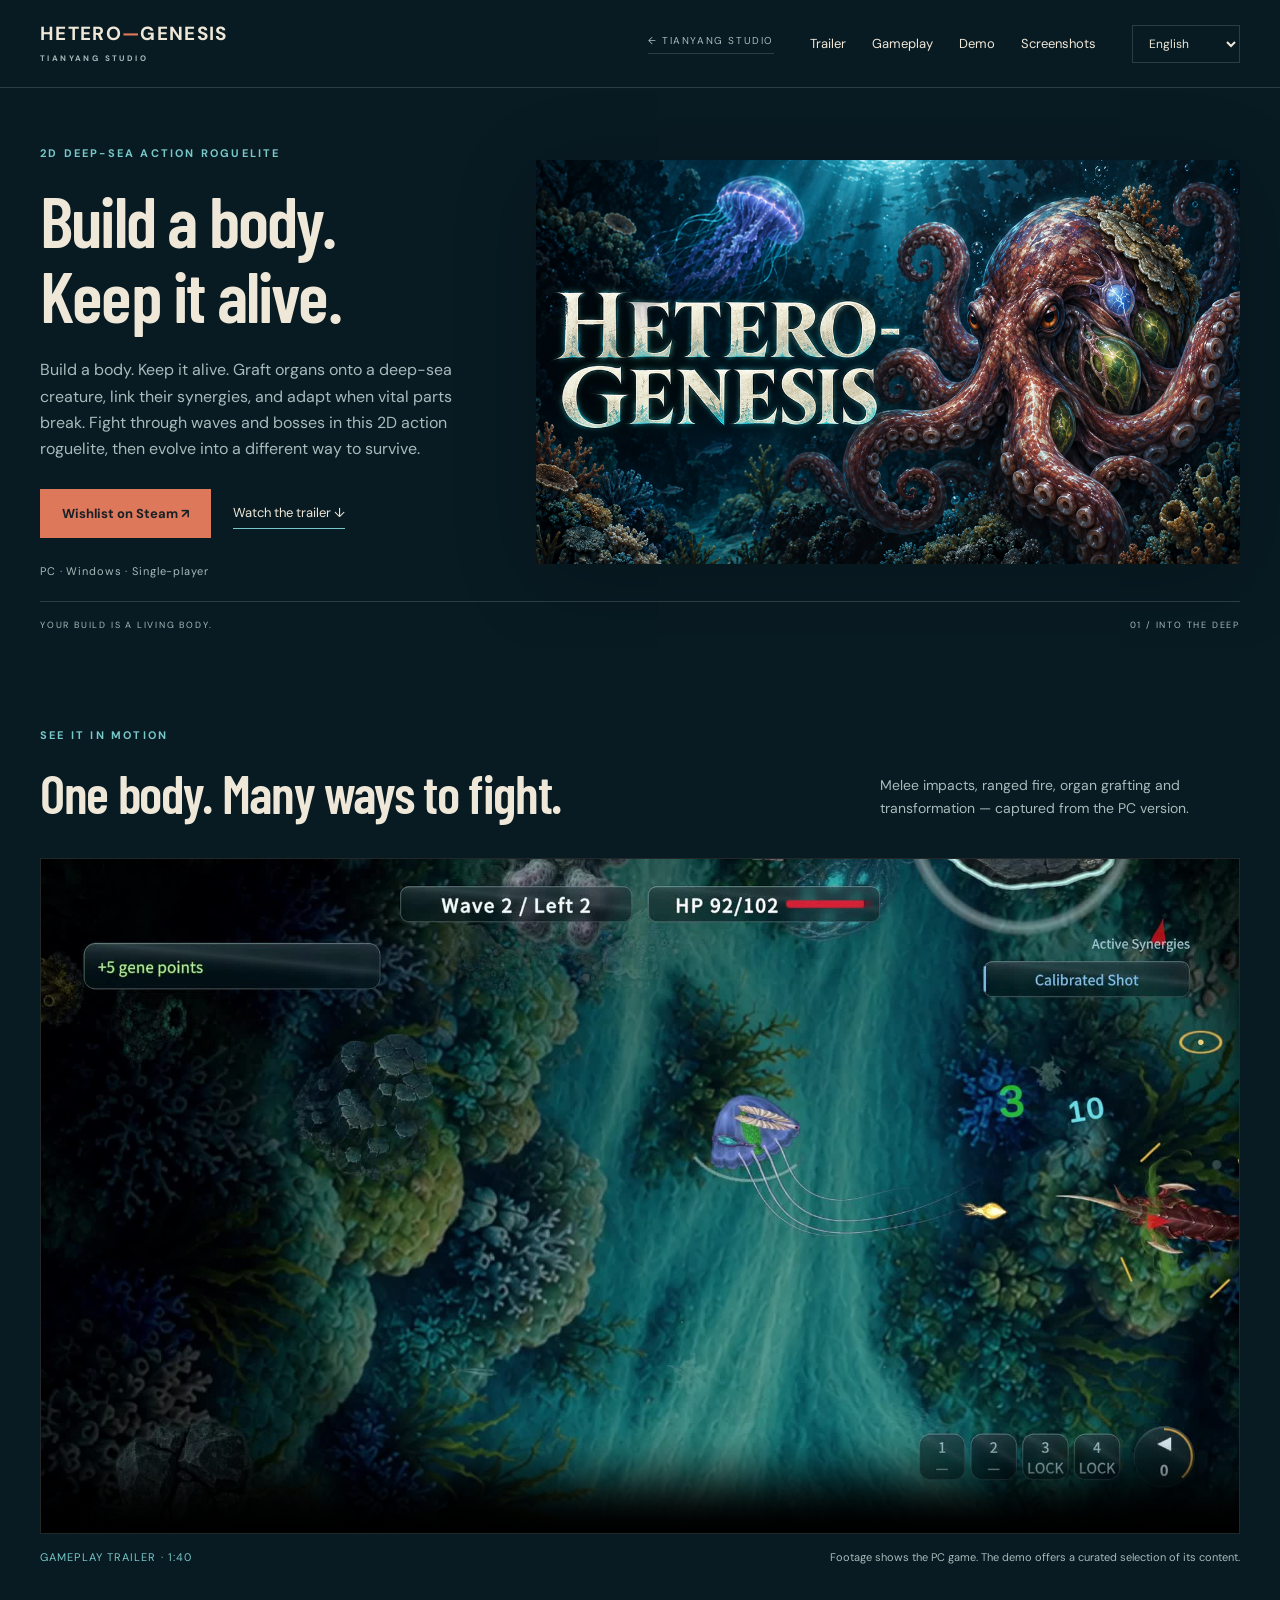
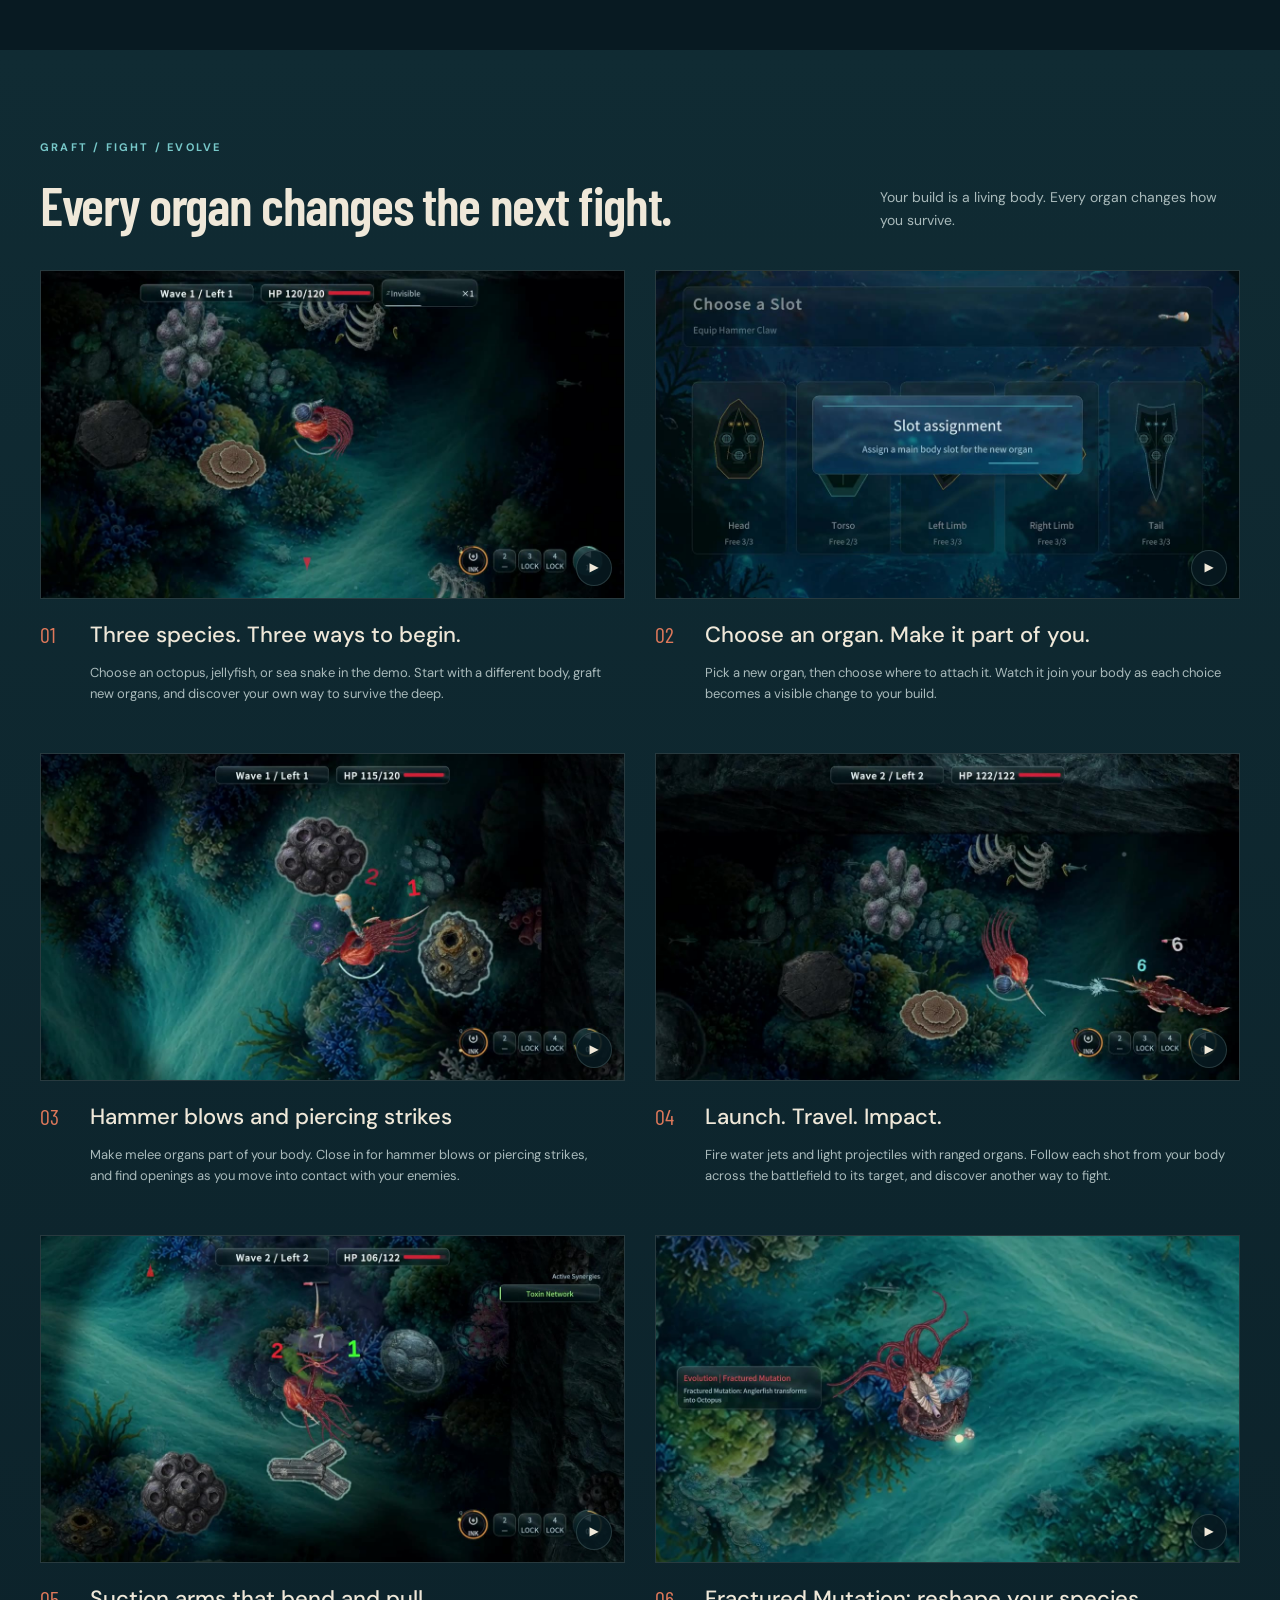
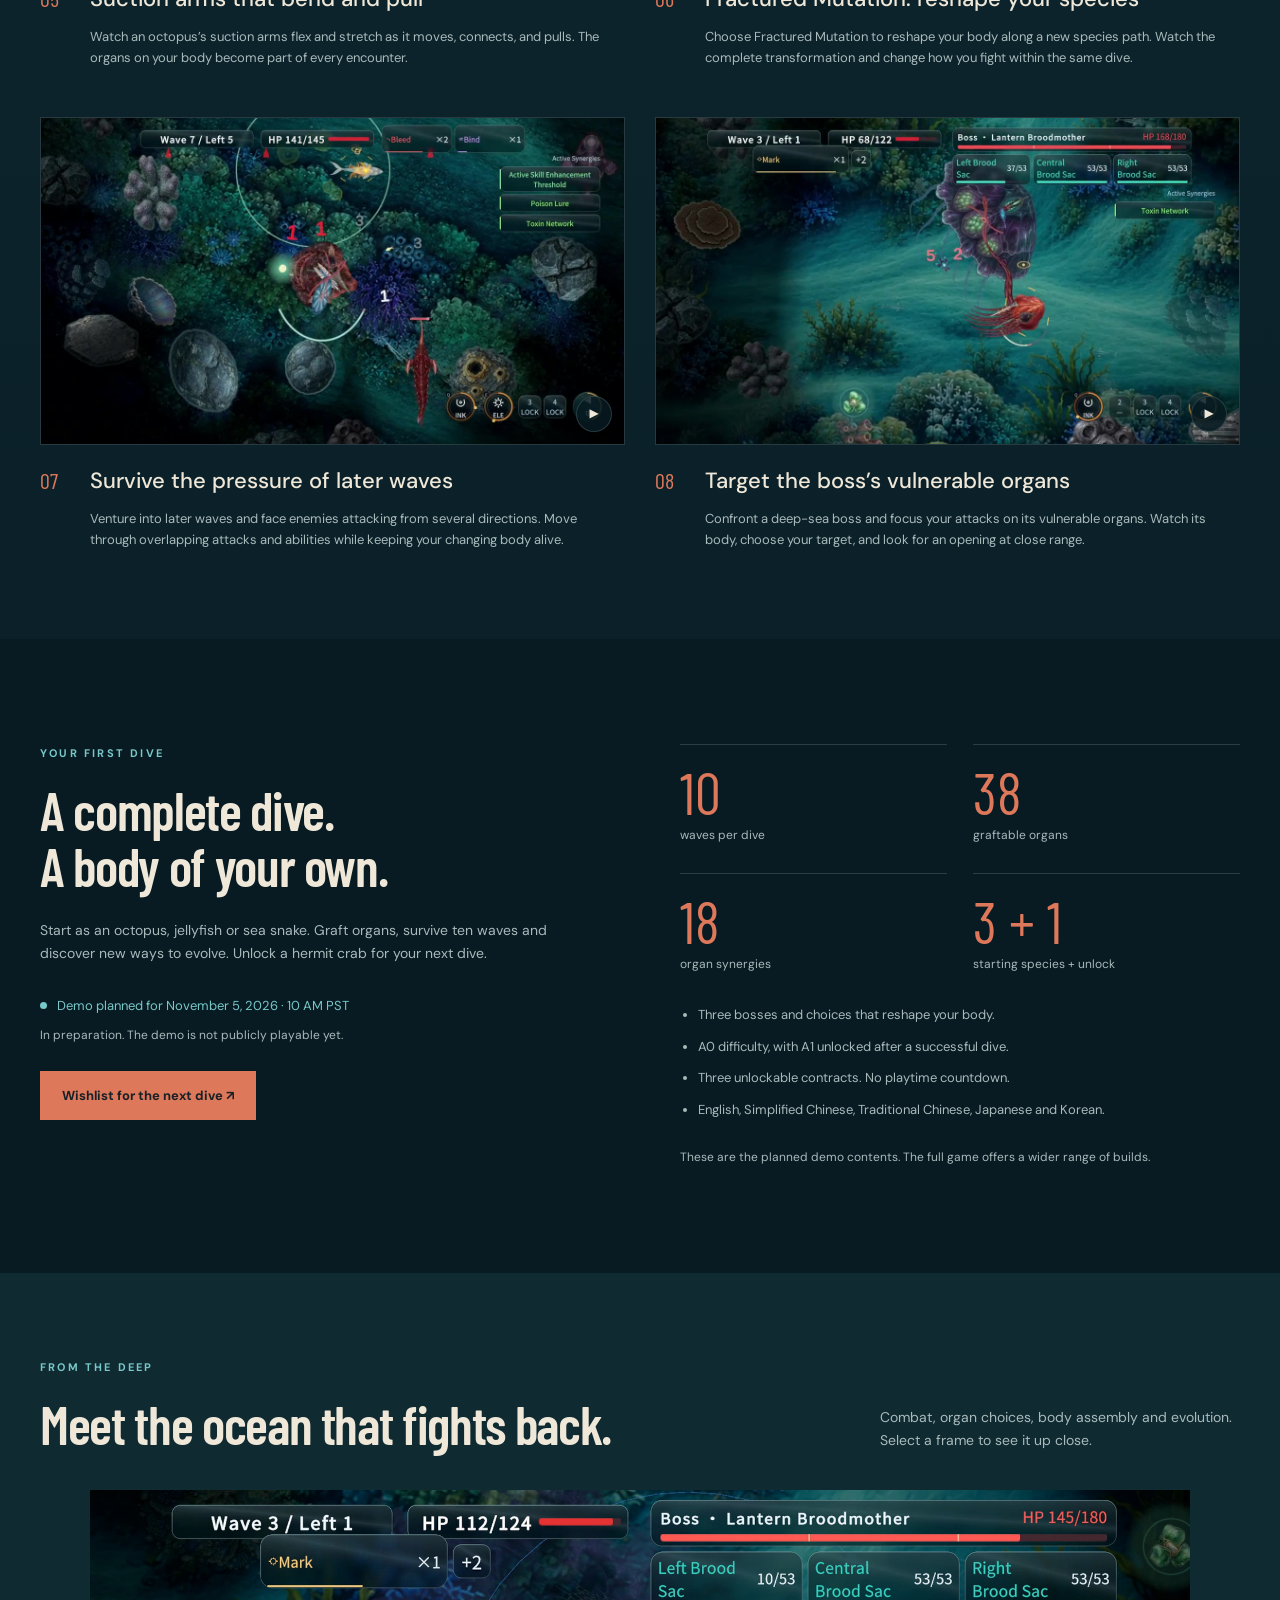
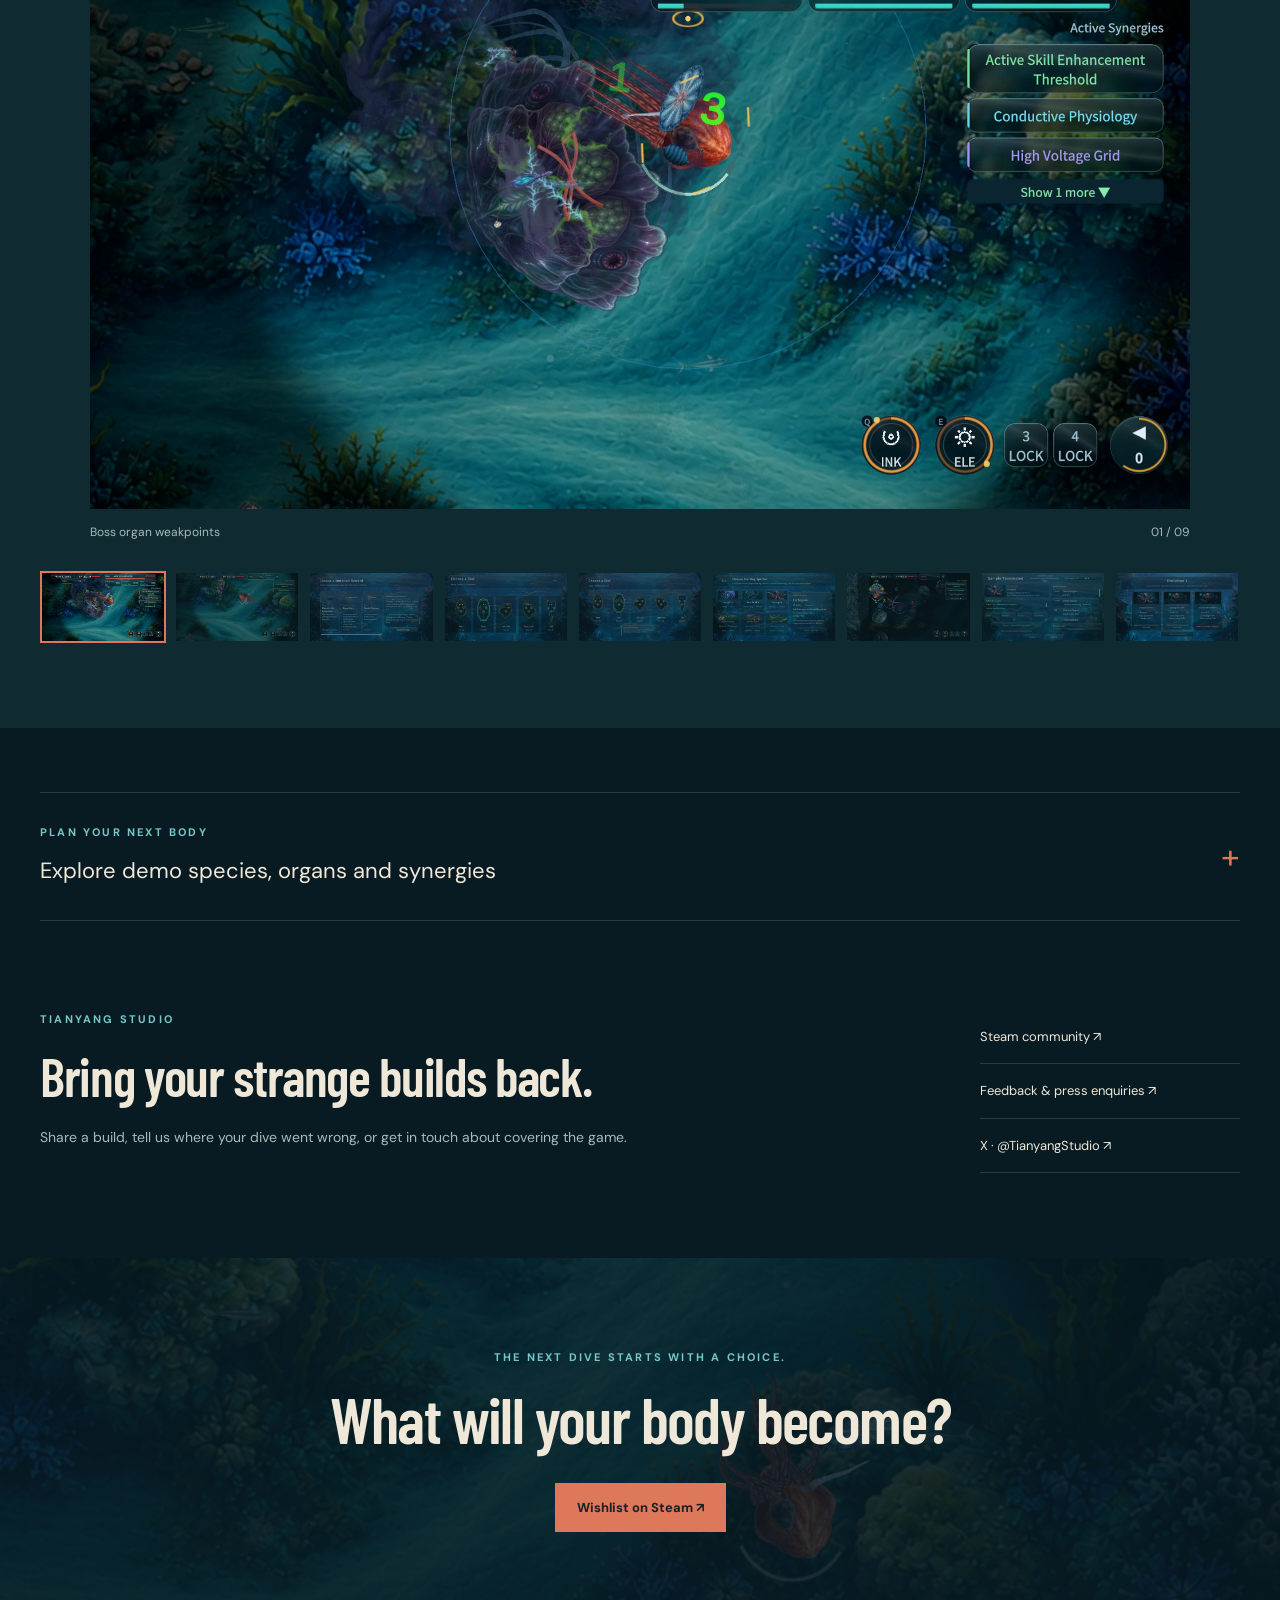
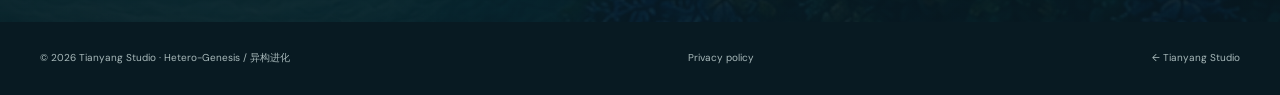
==== hetero-genesis.html @ 7d64d7e9 "Rebuild site as Tianyang Studio home with HG1 and HG2 work pages" ====
<!doctype html>
<html lang="en"><head>
<meta charset="utf-8"><meta name="viewport" content="width=device-width,initial-scale=1">
<title>Hetero-Genesis — Build a body. Keep it alive.</title>
<meta name="description" content="Graft organs onto a deep-sea creature, survive waves and bosses, and evolve your living build. Discover Hetero-Genesis, a 2D action roguelite.">
<link rel="canonical" href="https://tianyangstudio.cn/hetero-genesis.html"><link rel="icon" href="assets/img/app-icon-180.png">
<meta property="og:type" content="website"><meta property="og:site_name" content="Hetero-Genesis"><meta property="og:title" content="Hetero-Genesis — Build a body. Keep it alive."><meta property="og:description" content="A living body. An ocean that fights back. Discover a 2D deep-sea action roguelite."><meta property="og:url" content="https://tianyangstudio.cn/hetero-genesis.html"><meta property="og:image" content="https://tianyangstudio.cn/assets/v3/main_capsule_1232x706.png">
<meta name="twitter:card" content="summary_large_image"><meta name="twitter:site" content="@TianyangStudio"><meta name="twitter:title" content="Hetero-Genesis — Build a body. Keep it alive."><meta name="twitter:description" content="Graft organs, survive the deep, and evolve the body you build."><meta name="twitter:image" content="https://tianyangstudio.cn/assets/v3/main_capsule_1232x706.png">
<script type="application/ld+json">{"@context":"https://schema.org","@type":"VideoGame","name":"Hetero-Genesis","alternateName":"异构进化","description":"A 2D deep-sea action roguelite about grafting organs, surviving waves and bosses, and evolving a living body.","gamePlatform":"PC (Windows)","playMode":"SinglePlayer","genre":["Action Roguelite","Indie"],"inLanguage":["en","zh-CN","zh-TW","ja","ko"],"author":{"@type":"Organization","name":"Tianyang Studio"},"url":"https://store.steampowered.com/app/5014650/"}</script>
<link rel="stylesheet" href="assets/site.css"><script defer src="assets/site.js"></script><style>.studio-return{font-size:10px;letter-spacing:.16em;color:var(--muted);border-bottom:1px solid var(--line);padding-bottom:3px;white-space:nowrap}.studio-return:hover{color:var(--aqua)}@media(max-width:700px){.studio-return{display:none}}</style></head>
<body><a class="skip" href="#main" data-text="skip">Skip to content</a>
<header><a class="brand" href="#home">HETERO<span>—</span>GENESIS<small>TIANYANG STUDIO</small></a><a class="studio-return" href="./">← TIANYANG STUDIO</a><nav aria-label="Main navigation"><a href="#trailer" data-text="trailerNav">Trailer</a><a href="#features" data-text="featuresNav">Gameplay</a><a href="#demo" data-text="demoNav">Demo</a><a href="#gallery" data-text="galleryNav">Screenshots</a></nav><label class="language"><span class="sr-only" data-text="language">Language</span><select id="language" aria-label="Language"><option value="english">English</option><option value="schinese">简体中文</option><option value="tchinese">繁體中文</option><option value="japanese">日本語</option><option value="koreana">한국어</option></select></label></header>
<main id="main">
<section class="hero" id="home"><div class="hero-copy"><p class="eyebrow" data-text="genre">2D DEEP-SEA ACTION ROGUELITE</p><h1 data-text="hero">Build a body.<br>Keep it alive.</h1><p class="hero-description" id="short">Graft organs onto a deep-sea creature. Fight through waves and bosses. Evolve into a different way to survive.</p><div class="actions"><a class="button" data-steam="hero" href="https://store.steampowered.com/app/5014650/" target="_blank" rel="noopener" data-text="wishlist">Wishlist on Steam ↗</a><a class="text-link" href="#trailer" data-text="watch">Watch the trailer ↓</a></div><p class="platform" data-text="platform">PC · Windows · Single-player</p></div><div class="hero-art"><img src="assets/v3/main_capsule_1232x706.png" width="1232" height="706" alt="Hetero-Genesis key art: a copper-red octopus and grafted organs in a blue ocean" fetchpriority="high"></div><div class="hero-bottom"><span data-text="heroFoot">YOUR BUILD IS A LIVING BODY.</span><span>01 / INTO THE DEEP</span></div></section>
<section class="trailer-section wrap" id="trailer"><div class="section-heading"><div><p class="eyebrow" data-text="trailerKicker">SEE IT IN MOTION</p><h2 data-text="trailerTitle">One body. Many ways to fight.</h2></div><p class="section-summary" data-text="trailerSummary">Melee impacts, ranged fire, organ grafting and transformation — captured from the PC version.</p></div><div class="trailer-frame"><video id="trailerVideo" controls playsinline preload="none" poster="assets/v3/trailer-poster.jpg" aria-label="Hetero-Genesis gameplay trailer"><source src="assets/v3/trailer.mp4" type="video/mp4"></video></div><div class="media-caption"><span data-text="trailerLabel">GAMEPLAY TRAILER · 1:40</span><span data-text="mediaNote">Footage shows the PC game. The demo offers a curated selection of its content.</span></div></section>
<section class="features-section" id="features"><div class="wrap"><div class="section-heading"><div><p class="eyebrow" data-text="featuresKicker">GRAFT / FIGHT / EVOLVE</p><h2 data-text="featuresTitle">Every organ changes the next fight.</h2></div><p id="intro" class="section-summary"></p></div><div id="featuresGrid" class="features-grid"></div></div></section>
<section class="demo-section wrap" id="demo"><div class="demo-intro"><p class="eyebrow" data-text="demoKicker">YOUR FIRST DIVE</p><h2 data-text="demoTitle">A complete dive.<br>A body of your own.</h2><p data-text="demoDescription">Start as an octopus, jellyfish or sea snake. Graft organs, survive ten waves and discover new ways to evolve. Unlock a hermit crab for your next dive.</p><div class="demo-date"><span class="status-dot"></span><span data-text="demoDate">Demo planned for November 5, 2026 · 10 AM PST</span></div><p class="subtle" data-text="demoStatus">In preparation. The demo is not publicly playable yet.</p><a class="button" data-steam="demo" href="https://store.steampowered.com/app/5014650/" target="_blank" rel="noopener" data-text="demoCta">Wishlist for the next dive ↗</a></div><div class="demo-details"><div class="demo-numbers"><div><strong>10</strong><span data-text="waves">waves per dive</span></div><div><strong>38</strong><span data-text="organs">graftable organs</span></div><div><strong>18</strong><span data-text="synergies">organ synergies</span></div><div><strong>3 + 1</strong><span data-text="species">starting species + unlock</span></div></div><ul class="demo-list"><li data-text="demoLine1">Three bosses and choices that reshape your body.</li><li data-text="demoLine2">A0 difficulty, with A1 unlocked after a successful dive.</li><li data-text="demoLine3">Three unlockable contracts. No playtime countdown.</li><li data-text="demoLine4">English, Simplified Chinese, Traditional Chinese, Japanese and Korean.</li></ul><p class="subtle" data-text="demoScope">These are the planned demo contents. The full game offers a wider range of builds.</p></div></section>
<section class="gallery-section" id="gallery"><div class="wrap"><div class="section-heading"><div><p class="eyebrow" data-text="galleryKicker">FROM THE DEEP</p><h2 data-text="galleryTitle">Meet the ocean that fights back.</h2></div><p class="section-summary" data-text="gallerySummary">Combat, organ choices, body assembly and evolution. Select a frame to see it up close.</p></div><div class="gallery-stage"><button id="galleryOpen" class="image-button" type="button"><img id="galleryImage" src="assets/v3/01-boss-weakpoints.png" width="1920" height="1080" loading="lazy" alt="Boss weakpoints in combat"></button><div class="gallery-caption"><span id="galleryTitle"></span><span id="galleryIndex">01 / 09</span></div></div><div id="galleryThumbs" class="gallery-thumbs" aria-label="Screenshot selection"></div></div></section>
<section class="atlas-section wrap" id="atlas"><details id="atlasDisclosure"><summary><span><span class="eyebrow" data-text="atlasKicker">PLAN YOUR NEXT BODY</span><span class="details-title" data-text="atlasTitle">Explore demo species, organs and synergies</span></span><span class="plus" aria-hidden="true">+</span></summary><div class="atlas-content"><p class="subtle" data-text="atlasNote">A selection of demo builds. Descriptions are a guide; balance may change during development.</p><div class="atlas-controls"><label><span class="sr-only" data-text="category">Category</span><select id="atlasCategory"><option value="species" data-text="atlasSpecies">Species</option><option value="organs" data-text="atlasOrgans">Organs</option><option value="synergies" data-text="atlasSynergies">Synergies</option></select></label><label class="search"><span class="sr-only" data-text="search">Search</span><input id="atlasSearch" type="search" placeholder="Search" aria-label="Search atlas"></label><span id="atlasCount" class="subtle" aria-live="polite"></span></div><div class="atlas-layout"><div id="atlasList" class="atlas-list"></div><article id="atlasDetail" class="atlas-detail"></article></div></div></details></section>
<section class="contact-section wrap" id="contact"><div><p class="eyebrow">TIANYANG STUDIO</p><h2 data-text="contactTitle">Bring your strange builds back.</h2><p data-text="contactDescription">Share a build, tell us where your dive went wrong, or get in touch about covering the game.</p></div><div class="contact-links"><a href="https://steamcommunity.com/app/5014650/discussions/" target="_blank" rel="noopener" data-text="community">Steam community ↗</a><a href="mailto:qianxi36355@gmail.com" data-text="email">Feedback & press enquiries ↗</a><a href="https://x.com/TianyangStudio" target="_blank" rel="noopener">X · @TianyangStudio ↗</a></div></section>
<section class="final-cta"><div class="wrap"><p class="eyebrow" data-text="finalKicker">THE NEXT DIVE STARTS WITH A CHOICE.</p><h2 data-text="finalTitle">What will your body become?</h2><a class="button" data-steam="footer" href="https://store.steampowered.com/app/5014650/" target="_blank" rel="noopener" data-text="wishlist">Wishlist on Steam ↗</a></div></section>
</main><footer class="wrap"><span>© 2026 Tianyang Studio · Hetero-Genesis / 异构进化</span><a href="https://undead36355.github.io/hetero-genesis-privacy-policy/" target="_blank" rel="noopener" data-text="privacy">Privacy policy</a><a href="./">← Tianyang Studio</a></footer><dialog id="lightbox"><button id="lightboxClose" class="close" type="button" aria-label="Close">×</button><img id="lightboxImage" alt=""><p id="lightboxCaption"></p></dialog><p id="loadError" class="load-error" hidden role="status">Some content could not load. Please refresh, or visit our Steam page.</p><noscript><div class="wrap"><p>Watch Hetero-Genesis on <a href="https://store.steampowered.com/app/5014650/">Steam</a>. Enable JavaScript to switch languages and explore gameplay clips.</p></div></noscript></body></html>
---- assets/site.css ----
@import url('https://fonts.googleapis.com/css2?family=Barlow+Condensed:wght@500;600;700&family=DM+Sans:wght@400;500;600;700&display=swap');
:root{--bg:#081a22;--panel:#102a32;--ink:#efe8d9;--muted:#a9babb;--accent:#de785a;--aqua:#77c8c9;--line:rgba(188,220,217,.18);--max:1240px}*{box-sizing:border-box}html{scroll-behavior:smooth;scroll-padding-top:95px}body{margin:0;background:var(--bg);color:var(--ink);font:16px/1.65 'DM Sans',system-ui,'Microsoft YaHei',sans-serif}img,video{display:block;max-width:100%}button,input,select{font:inherit}a{color:inherit;text-decoration:none}a:hover{color:var(--aqua)}button{cursor:pointer}a:focus-visible,button:focus-visible,summary:focus-visible,input:focus-visible,select:focus-visible{outline:3px solid var(--aqua);outline-offset:5px}h1,h2,h3,p{margin:0}h1,h2{font-family:'Barlow Condensed',system-ui,sans-serif;font-weight:600;line-height:1.04;letter-spacing:-.025em}h1{font-size:clamp(44px,5.6vw,82px)}h2{font-size:clamp(34px,4.2vw,58px)}h3{font-size:22px;line-height:1.3;font-weight:500}.wrap{width:min(var(--max),calc(100% - 80px));margin:auto}.eyebrow{font-size:11px;letter-spacing:.2em;font-weight:700;color:var(--aqua);margin-bottom:20px}.sr-only{position:absolute;width:1px;height:1px;padding:0;margin:-1px;overflow:hidden;clip:rect(0,0,0,0);white-space:nowrap;border:0}.skip{position:fixed;left:12px;top:-100px;z-index:30;padding:12px;background:var(--ink);color:var(--bg)}.skip:focus{top:12px}header{min-height:88px;padding:18px 40px;display:flex;align-items:center;gap:36px;border-bottom:1px solid var(--line);background:var(--bg)}.brand{font-size:19px;letter-spacing:.07em;line-height:1.1;font-weight:700;margin-right:auto}.brand span{color:var(--accent)}.brand small{display:block;font-size:8px;letter-spacing:.3em;color:var(--muted);margin-top:9px}nav{display:flex;gap:26px;font-size:13px}select{padding:9px 26px 9px 12px;border:1px solid var(--line);border-radius:0;color:var(--ink);background:var(--bg)}.language select{font-size:12px;max-width:150px}.hero{position:relative;display:grid;grid-template-columns:43% 57%;max-width:1600px;margin:auto;min-height:550px;padding:56px 40px 68px;align-items:center;overflow:hidden}.hero-copy{z-index:1;padding-right:20px}.hero-description{margin:26px 0;max-width:440px;color:var(--muted);font-size:16px}.hero-art{position:relative;min-width:0;margin-left:-20px}.hero-art img{width:100%;height:auto;box-shadow:0 15px 80px rgba(0,0,0,.18)}.hero-bottom{position:absolute;bottom:16px;left:40px;right:40px;display:flex;justify-content:space-between;font-size:9px;letter-spacing:.2em;color:var(--muted);border-top:1px solid var(--line);padding-top:16px}.actions{display:flex;gap:22px;align-items:center;flex-wrap:wrap}.button{display:inline-flex;align-items:center;justify-content:center;background:var(--accent);color:#182026;padding:14px 22px;font-size:13px;font-weight:700;transition:background .2s}.button:hover{background:#efa58a;color:#182026}.text-link{font-size:13px;border-bottom:1px solid var(--aqua);padding:4px 0}.platform{font-size:11px;color:var(--muted);margin-top:24px;letter-spacing:.08em}.section-heading{display:flex;align-items:flex-end;justify-content:space-between;gap:40px;margin-bottom:38px}.section-heading>div{max-width:660px}.section-summary{color:var(--muted);max-width:360px;font-size:14px}.trailer-section{padding:78px 0 84px}.trailer-frame{background:#000;border:1px solid var(--line)}.trailer-frame video{width:100%;aspect-ratio:16/9}.media-caption{display:flex;justify-content:space-between;gap:30px;padding-top:14px;color:var(--muted);font-size:11px}.media-caption span:first-child{color:var(--aqua);white-space:nowrap;letter-spacing:.1em}.features-section{padding:88px 0;background:linear-gradient(180deg,#102b33,#0b2028)}.features-grid{display:grid;grid-template-columns:1fr 1fr;gap:48px 30px}.feature{min-width:0}.feature-media{position:relative;background:#07161d;aspect-ratio:1232/692;overflow:hidden;border:1px solid var(--line)}.feature-media video,.feature-media img{width:100%;height:100%;object-fit:cover}.clip-toggle{position:absolute;bottom:12px;right:12px;border:1px solid var(--line);border-radius:50%;width:36px;height:36px;color:var(--ink);background:rgba(8,26,34,.85);font-size:12px;display:grid;place-items:center}.feature-text{display:grid;grid-template-columns:38px 1fr;gap:12px;margin-top:22px}.feature-number{font:22px 'Barlow Condensed',sans-serif;color:var(--accent)}.feature p{font-size:13px;color:var(--muted);margin-top:12px;max-width:520px}.demo-section{padding:105px 0;display:grid;grid-template-columns:1fr 1fr;gap:80px}.demo-intro>p:not(.eyebrow){margin-top:25px;color:var(--muted);font-size:14px}.demo-date{display:flex;gap:10px;align-items:flex-start;margin-top:30px;font-size:13px;color:var(--aqua)}.status-dot{width:7px;height:7px;flex-shrink:0;border-radius:50%;background:var(--aqua);margin-top:7px}.demo-intro .button{margin-top:25px}.subtle{color:var(--muted);font-size:12px}.demo-intro>.subtle{margin-top:10px!important;font-size:12px!important}.demo-details{align-self:center}.demo-numbers{display:grid;grid-template-columns:1fr 1fr;gap:26px}.demo-numbers div{border-top:1px solid var(--line);padding-top:18px}.demo-numbers strong{display:block;font:58px/1 'Barlow Condensed',sans-serif;color:var(--accent)}.demo-numbers span{font-size:12px;color:var(--muted)}.demo-list{margin:28px 0;padding-left:18px;font-size:13px;color:var(--muted)}.demo-list li{margin-bottom:10px}.gallery-section{padding:85px 0;background:#102a32}.gallery-stage{max-width:1100px;margin:auto}.image-button{border:0;padding:0;background:transparent;display:block;width:100%;cursor:zoom-in}.image-button img{width:100%;height:auto;aspect-ratio:16/9;object-fit:contain}.gallery-caption{display:flex;justify-content:space-between;font-size:12px;padding:14px 0;color:var(--muted);gap:20px}.gallery-thumbs{display:grid;grid-template-columns:repeat(9,1fr);gap:8px;margin-top:14px}.gallery-thumbs button{padding:0;background:transparent;border:2px solid transparent;opacity:.55}.gallery-thumbs button[aria-pressed=true]{border-color:var(--accent);opacity:1}.gallery-thumbs img{width:100%;height:auto;aspect-ratio:16/9;object-fit:cover}.atlas-section{padding:64px 0}.atlas-section details{border-top:1px solid var(--line);border-bottom:1px solid var(--line)}summary{display:flex;justify-content:space-between;align-items:center;gap:30px;padding:30px 0;cursor:pointer;list-style:none}summary::-webkit-details-marker{display:none}summary .eyebrow{display:block;margin-bottom:12px}.details-title{font-size:22px}.plus{font-size:34px;color:var(--accent)}details[open] .plus{transform:rotate(45deg)}.atlas-content{padding-bottom:35px}.atlas-controls{display:flex;gap:14px;align-items:center;flex-wrap:wrap;margin:24px 0}.search{flex:1;min-width:150px}.search input{width:100%;padding:10px 14px;background:var(--bg);color:var(--ink);border:1px solid var(--line)}.atlas-layout{display:grid;grid-template-columns:300px 1fr;gap:24px}.atlas-list{max-height:360px;overflow:auto;border:1px solid var(--line)}.atlas-list button{display:block;text-align:left;width:100%;padding:12px 16px;border:0;border-bottom:1px solid var(--line);background:transparent;color:var(--ink);font-size:13px}.atlas-list button[aria-pressed=true]{color:var(--aqua);background:var(--panel)}.atlas-detail{background:var(--panel);padding:25px;min-height:200px}.atlas-detail p{font-size:14px;color:var(--muted);margin-top:20px}.atlas-detail img{max-height:180px;object-fit:contain;margin:20px 0}.contact-section{padding:25px 0 85px;display:flex;justify-content:space-between;gap:70px}.contact-section>div:first-child{max-width:600px}.contact-section p:not(.eyebrow){font-size:14px;color:var(--muted);margin-top:22px}.contact-links{min-width:260px;align-self:center}.contact-links a{display:block;border-bottom:1px solid var(--line);padding:16px 0;font-size:13px}.final-cta{padding:90px 0;text-align:center;background:linear-gradient(rgba(8,26,34,.76),rgba(8,26,34,.85)),url('v3/library_hero_3840x1240.jpg') center/cover}.final-cta .button{margin-top:30px}.final-cta h2{font-size:clamp(36px,5vw,70px)}footer{padding:28px 0;display:flex;gap:25px;justify-content:space-between;color:var(--muted);font-size:10px}dialog{padding:12px;border:1px solid var(--line);background:var(--bg);color:var(--ink);width:min(1300px,95vw);max-height:95vh}dialog::backdrop{background:rgba(0,0,0,.9)}dialog img{width:100%;max-height:82vh;object-fit:contain}dialog p{font-size:12px;padding:12px}.close{position:absolute;right:20px;top:20px;z-index:1;border:1px solid var(--line);background:var(--bg);color:var(--ink);width:38px;height:38px;font-size:24px}.load-error{margin:20px;padding:15px;border:1px solid var(--accent)}@media(max-width:1000px){header{gap:18px}nav{gap:16px}.hero{grid-template-columns:46% 54%;min-height:470px}.hero h1{font-size:54px}.hero-description{font-size:14px}.demo-section{gap:40px}.section-summary{max-width:300px}}@media(max-width:700px){.wrap{width:calc(100% - 36px)}header{padding:16px 18px;flex-wrap:wrap;gap:18px}.brand{font-size:16px}nav{order:3;width:100%;justify-content:space-between;font-size:11px}.language select{max-width:120px;font-size:11px}.hero{padding:30px 18px 60px;display:flex;flex-direction:column-reverse;align-items:stretch;gap:26px;min-height:0}.hero-art{margin:0}.hero-copy{padding:0}.hero h1{font-size:50px;max-width:500px}.hero .eyebrow{margin-bottom:16px;font-size:10px}.hero-description{margin:20px 0}.hero-bottom{left:18px;right:18px;font-size:8px}.hero-bottom span:last-child{display:none}.section-heading{display:block;margin-bottom:28px}.section-summary{margin-top:24px;max-width:100%;font-size:13px}.trailer-section{padding:50px 0}.media-caption{display:block;font-size:10px}.media-caption span{display:block;margin-bottom:9px}.features-section{padding:55px 0}.features-grid{grid-template-columns:1fr;gap:36px}.feature-text{margin-top:18px}.feature h3{font-size:21px}.demo-section{padding:65px 0;grid-template-columns:1fr;gap:40px}.demo-numbers strong{font-size:52px}.gallery-section{padding:55px 0}.gallery-thumbs{grid-template-columns:repeat(5,1fr)}.atlas-section{padding:40px 0}.details-title{font-size:18px}.atlas-layout{grid-template-columns:1fr}.atlas-list{max-height:190px}.contact-section{display:block;padding-bottom:55px}.contact-links{margin-top:24px}.final-cta{padding:65px 0}footer{flex-direction:column;gap:12px}h2{font-size:39px}}@media(prefers-reduced-motion:reduce){html{scroll-behavior:auto}*{transition:none!important}}
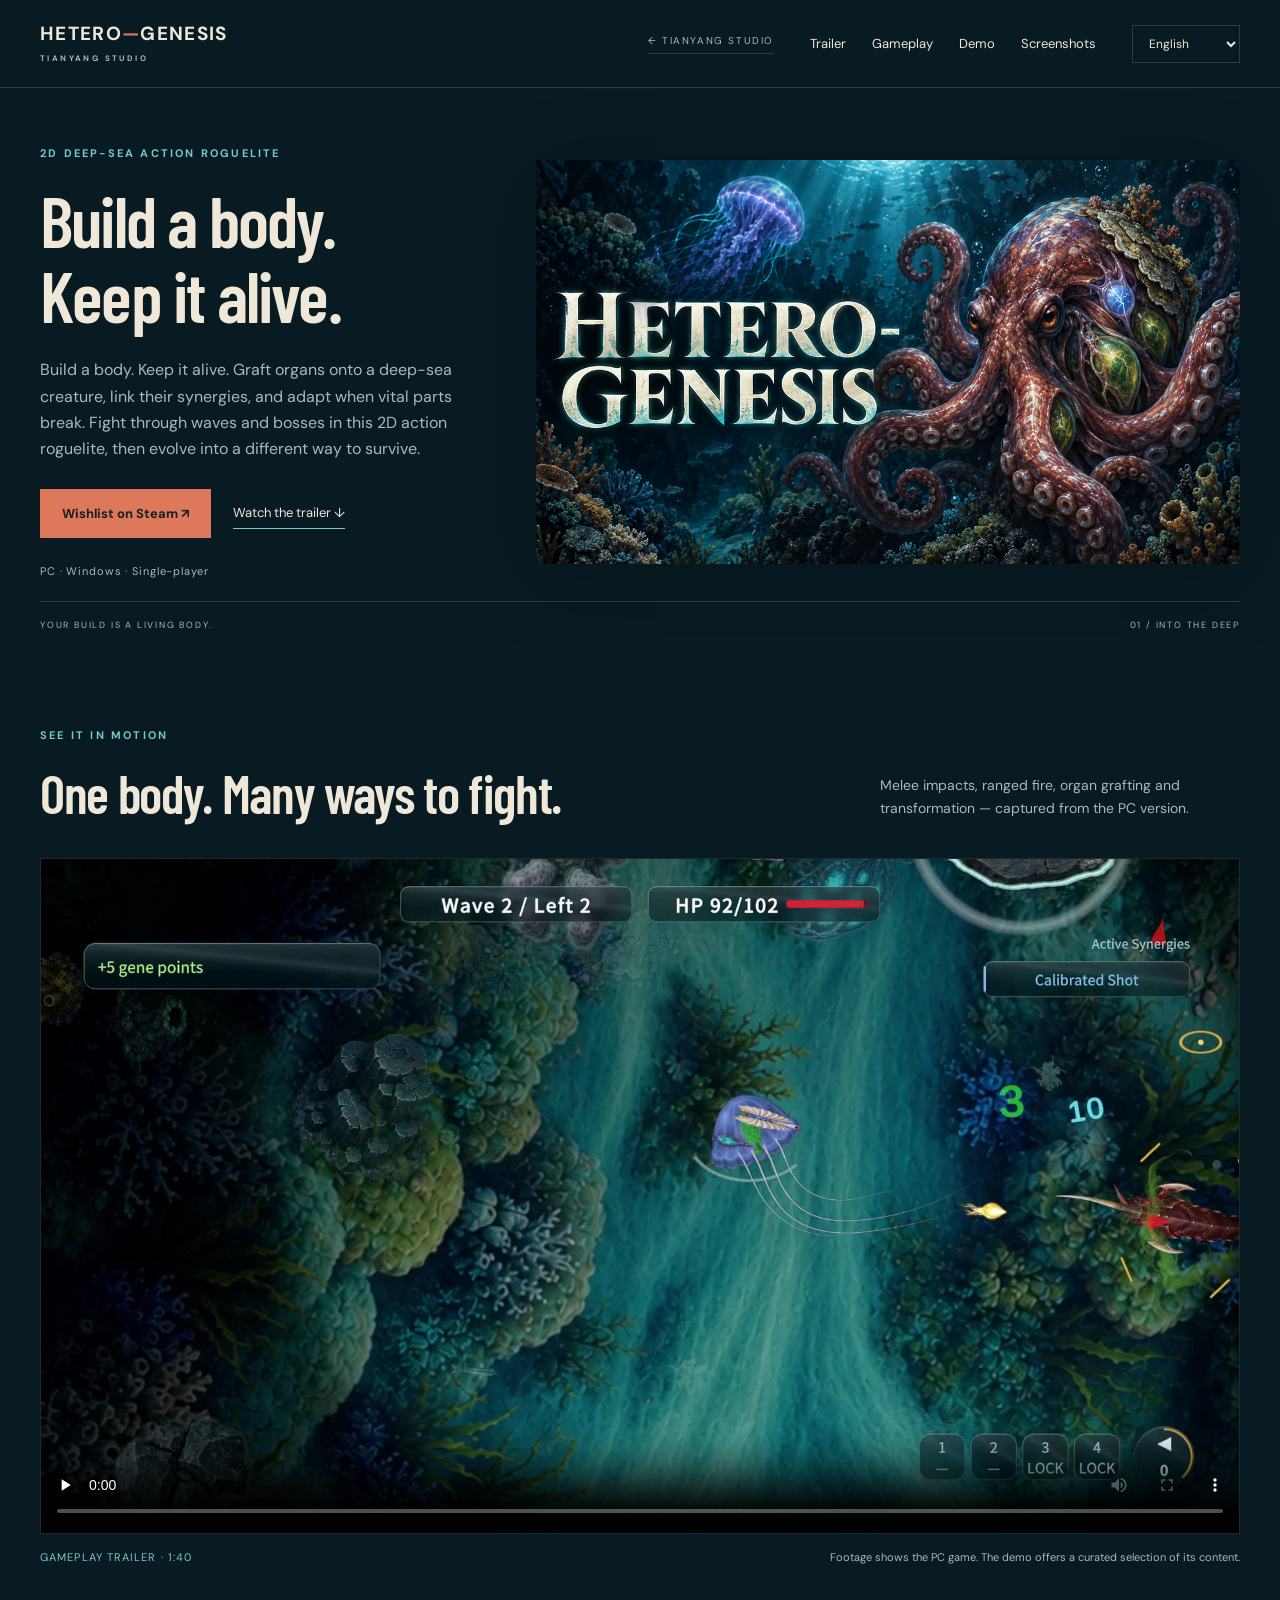
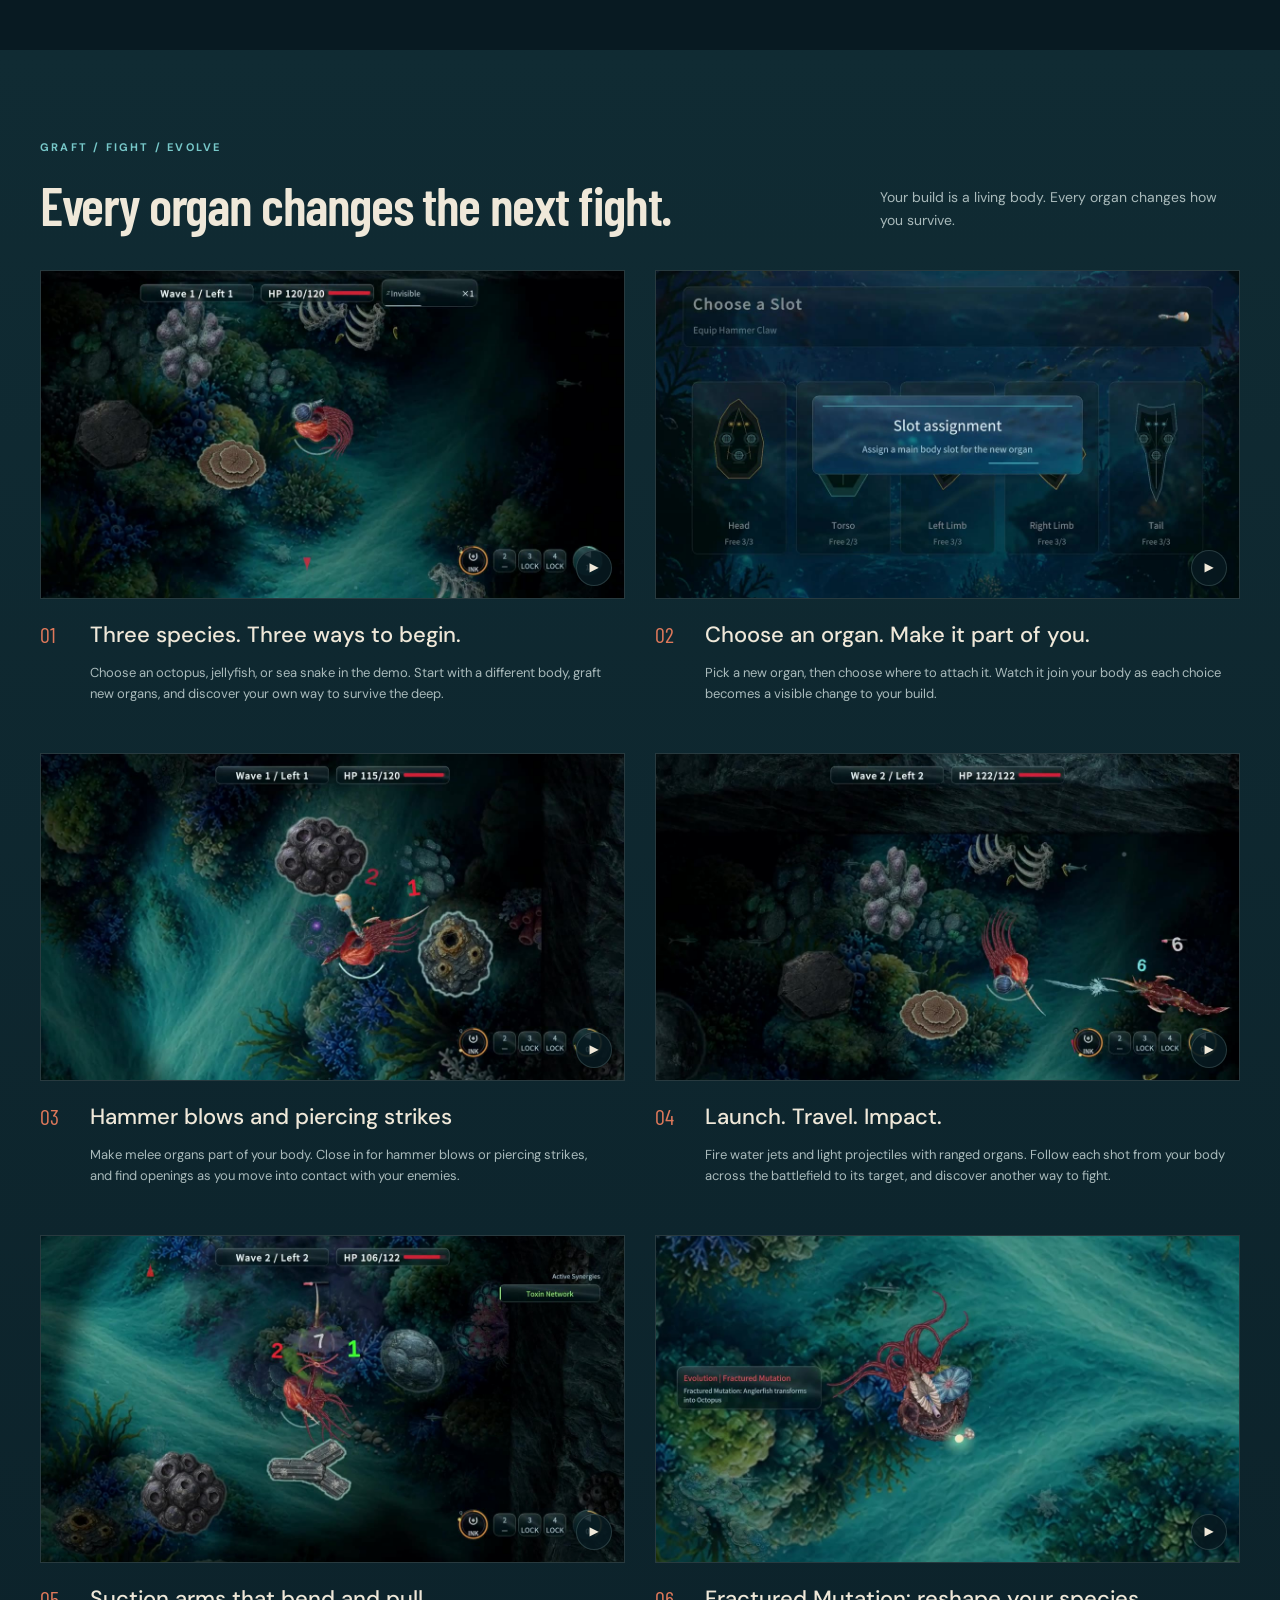
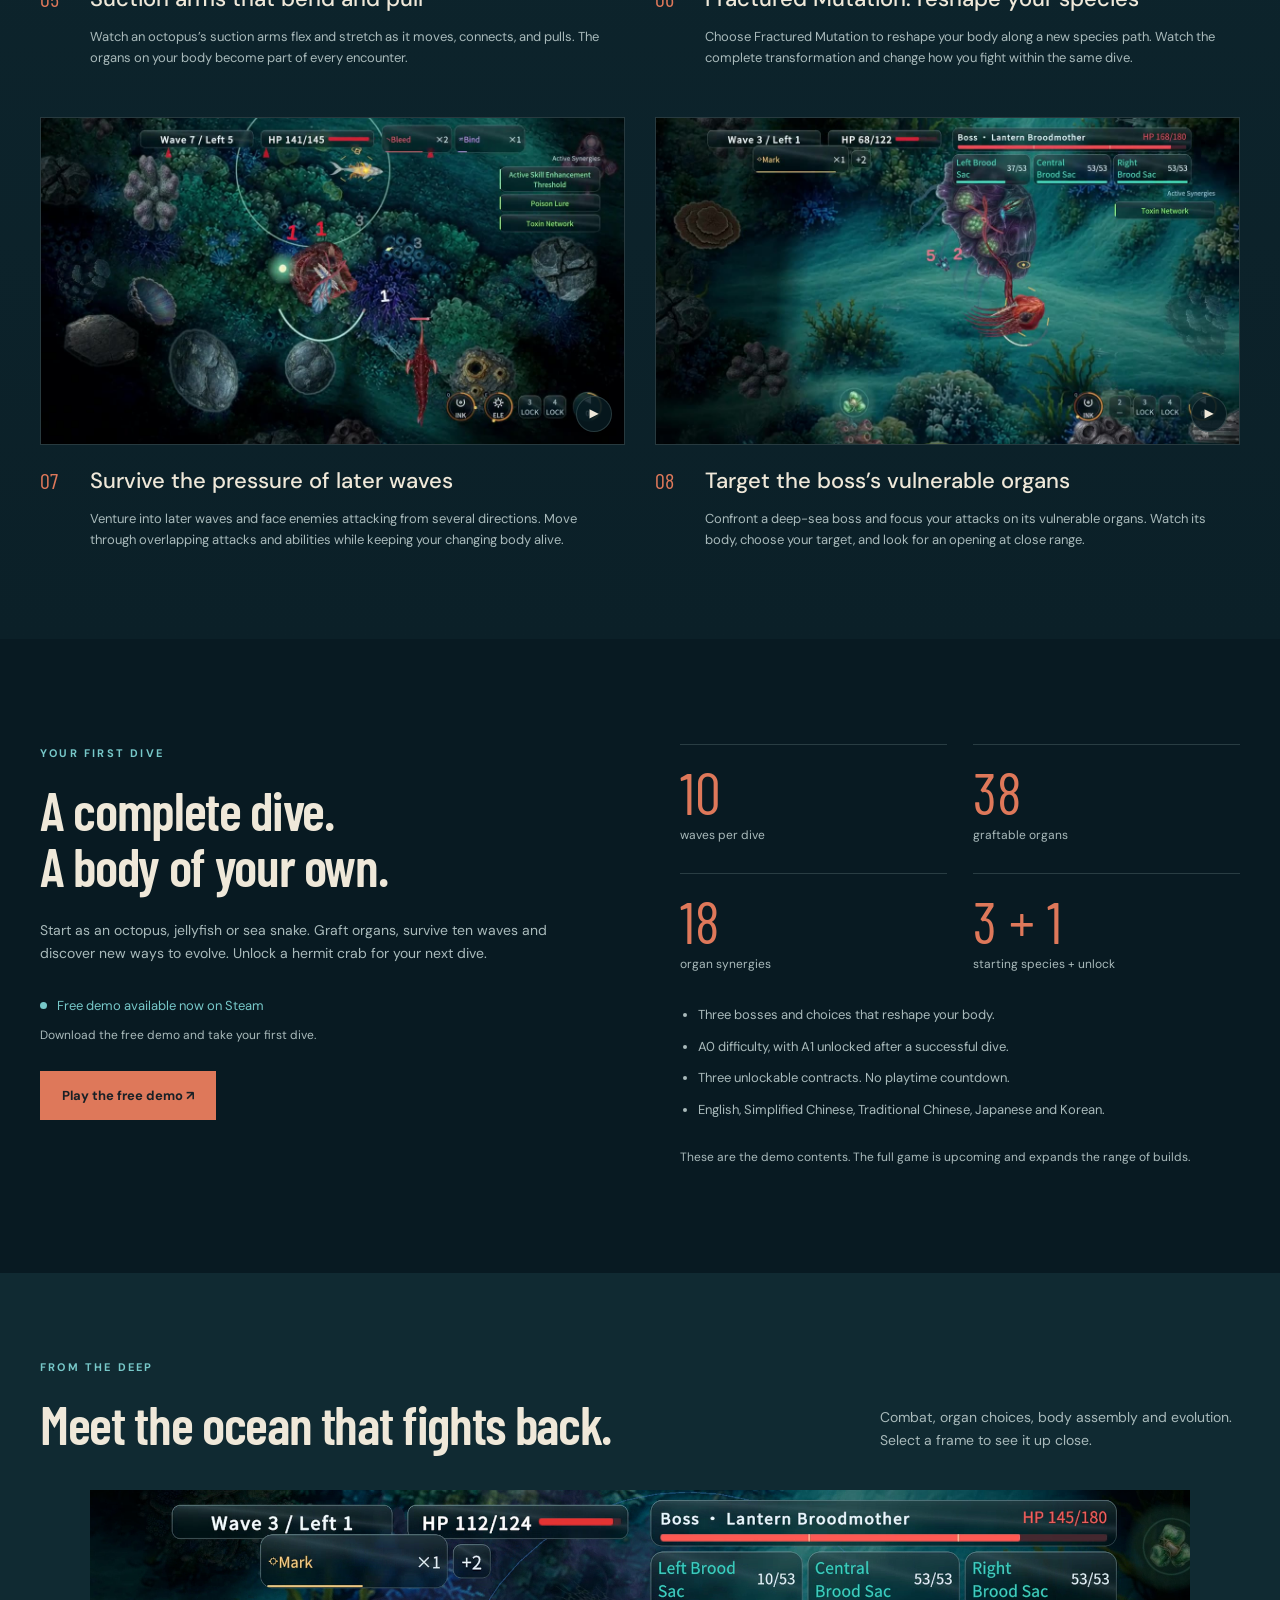
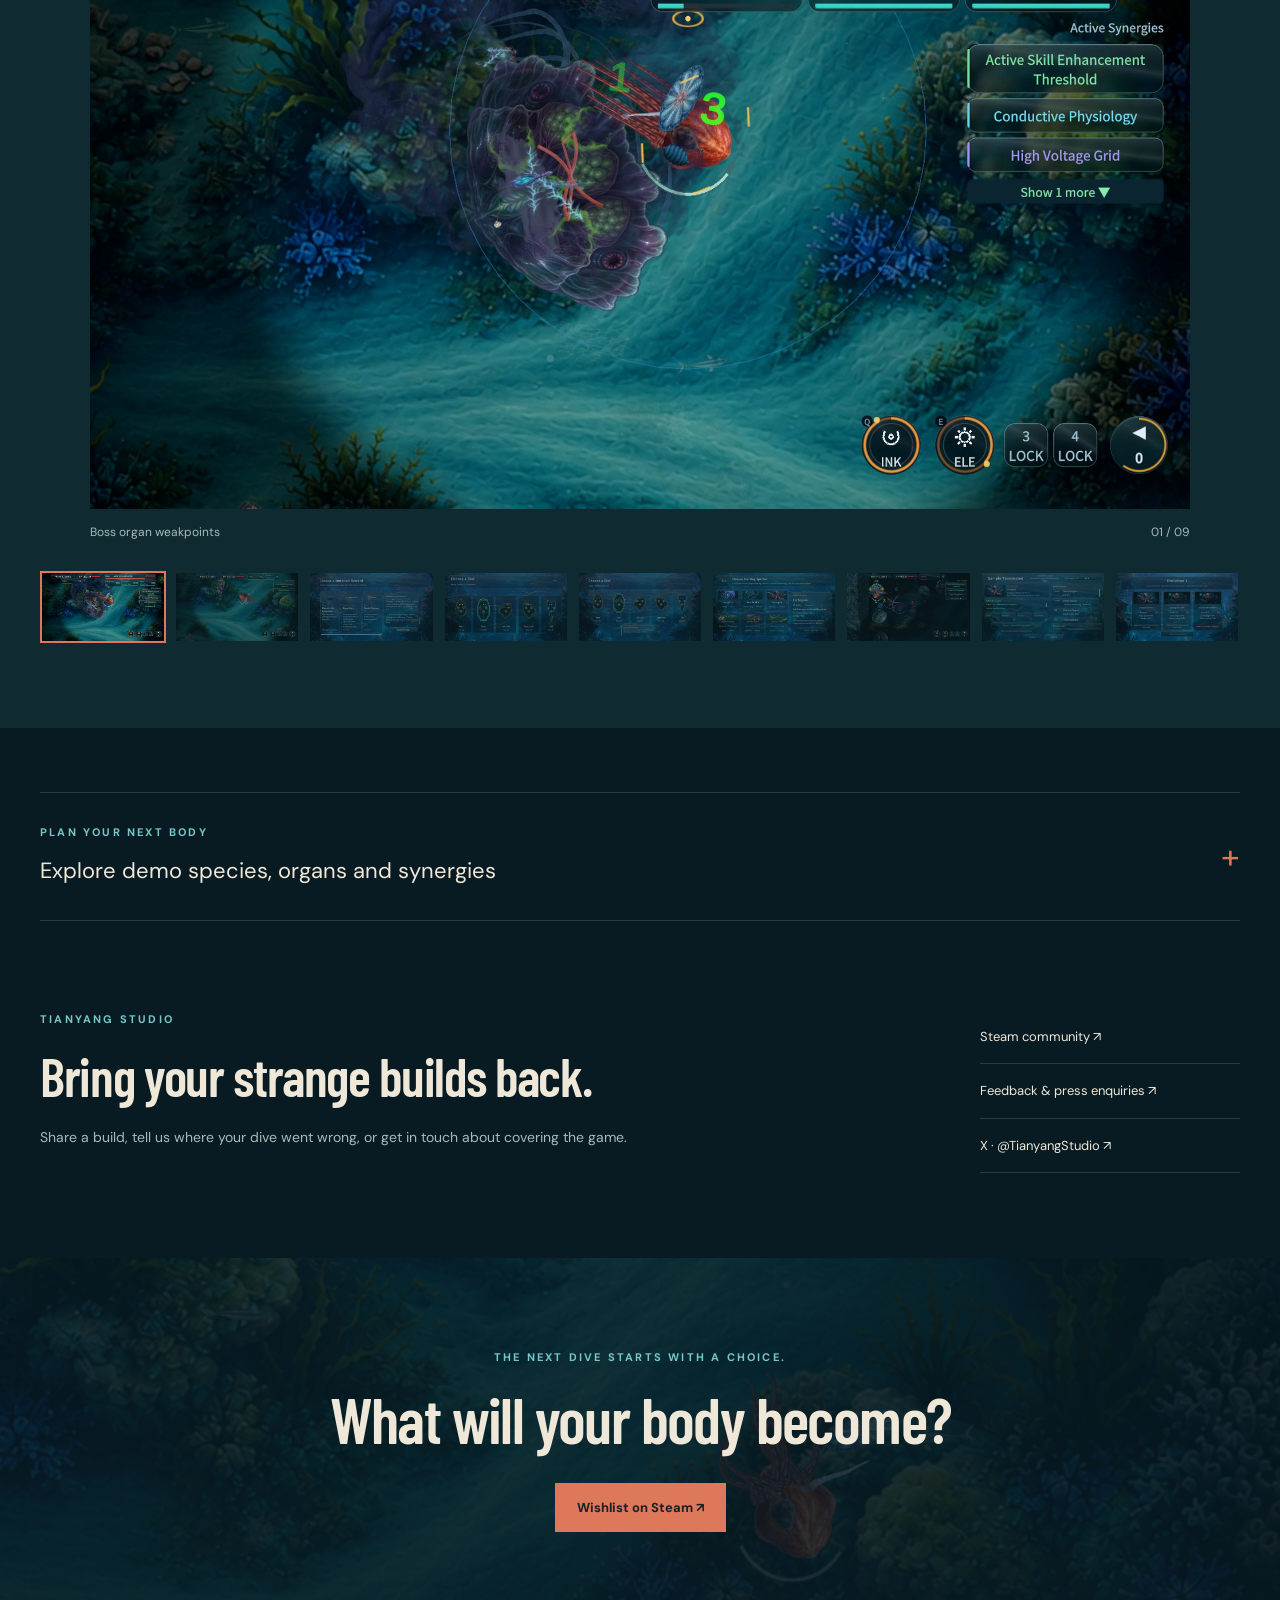
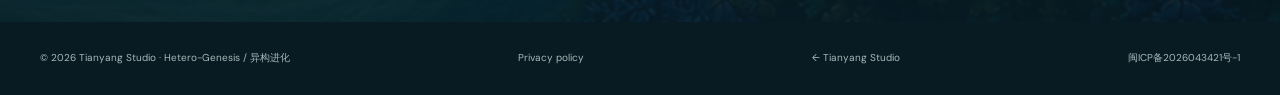
==== commit 92cba4ee: "Redesign Tianyang Studio portal and correct demo availability" ====
--- a/hetero-genesis.html
+++ b/hetero-genesis.html
@@ -7,16 +7,16 @@
 <meta property="og:type" content="website"><meta property="og:site_name" content="Hetero-Genesis"><meta property="og:title" content="Hetero-Genesis — Build a body. Keep it alive."><meta property="og:description" content="A living body. An ocean that fights back. Discover a 2D deep-sea action roguelite."><meta property="og:url" content="https://tianyangstudio.cn/hetero-genesis.html"><meta property="og:image" content="https://tianyangstudio.cn/assets/v3/main_capsule_1232x706.png">
 <meta name="twitter:card" content="summary_large_image"><meta name="twitter:site" content="@TianyangStudio"><meta name="twitter:title" content="Hetero-Genesis — Build a body. Keep it alive."><meta name="twitter:description" content="Graft organs, survive the deep, and evolve the body you build."><meta name="twitter:image" content="https://tianyangstudio.cn/assets/v3/main_capsule_1232x706.png">
 <script type="application/ld+json">{"@context":"https://schema.org","@type":"VideoGame","name":"Hetero-Genesis","alternateName":"异构进化","description":"A 2D deep-sea action roguelite about grafting organs, surviving waves and bosses, and evolving a living body.","gamePlatform":"PC (Windows)","playMode":"SinglePlayer","genre":["Action Roguelite","Indie"],"inLanguage":["en","zh-CN","zh-TW","ja","ko"],"author":{"@type":"Organization","name":"Tianyang Studio"},"url":"https://store.steampowered.com/app/5014650/"}</script>
-<link rel="stylesheet" href="assets/site.css"><script defer src="assets/site.js"></script><style>.studio-return{font-size:10px;letter-spacing:.16em;color:var(--muted);border-bottom:1px solid var(--line);padding-bottom:3px;white-space:nowrap}.studio-return:hover{color:var(--aqua)}@media(max-width:700px){.studio-return{display:none}}</style></head>
+<link rel="stylesheet" href="assets/site.css"><script defer src="assets/site.js?v=20261111"></script><style>.studio-return{font-size:10px;letter-spacing:.16em;color:var(--muted);border-bottom:1px solid var(--line);padding-bottom:3px;white-space:nowrap}.studio-return:hover{color:var(--aqua)}@media(max-width:700px){.studio-return{display:none}}</style></head>
 <body><a class="skip" href="#main" data-text="skip">Skip to content</a>
 <header><a class="brand" href="#home">HETERO<span>—</span>GENESIS<small>TIANYANG STUDIO</small></a><a class="studio-return" href="./">← TIANYANG STUDIO</a><nav aria-label="Main navigation"><a href="#trailer" data-text="trailerNav">Trailer</a><a href="#features" data-text="featuresNav">Gameplay</a><a href="#demo" data-text="demoNav">Demo</a><a href="#gallery" data-text="galleryNav">Screenshots</a></nav><label class="language"><span class="sr-only" data-text="language">Language</span><select id="language" aria-label="Language"><option value="english">English</option><option value="schinese">简体中文</option><option value="tchinese">繁體中文</option><option value="japanese">日本語</option><option value="koreana">한국어</option></select></label></header>
 <main id="main">
 <section class="hero" id="home"><div class="hero-copy"><p class="eyebrow" data-text="genre">2D DEEP-SEA ACTION ROGUELITE</p><h1 data-text="hero">Build a body.<br>Keep it alive.</h1><p class="hero-description" id="short">Graft organs onto a deep-sea creature. Fight through waves and bosses. Evolve into a different way to survive.</p><div class="actions"><a class="button" data-steam="hero" href="https://store.steampowered.com/app/5014650/" target="_blank" rel="noopener" data-text="wishlist">Wishlist on Steam ↗</a><a class="text-link" href="#trailer" data-text="watch">Watch the trailer ↓</a></div><p class="platform" data-text="platform">PC · Windows · Single-player</p></div><div class="hero-art"><img src="assets/v3/main_capsule_1232x706.png" width="1232" height="706" alt="Hetero-Genesis key art: a copper-red octopus and grafted organs in a blue ocean" fetchpriority="high"></div><div class="hero-bottom"><span data-text="heroFoot">YOUR BUILD IS A LIVING BODY.</span><span>01 / INTO THE DEEP</span></div></section>
 <section class="trailer-section wrap" id="trailer"><div class="section-heading"><div><p class="eyebrow" data-text="trailerKicker">SEE IT IN MOTION</p><h2 data-text="trailerTitle">One body. Many ways to fight.</h2></div><p class="section-summary" data-text="trailerSummary">Melee impacts, ranged fire, organ grafting and transformation — captured from the PC version.</p></div><div class="trailer-frame"><video id="trailerVideo" controls playsinline preload="none" poster="assets/v3/trailer-poster.jpg" aria-label="Hetero-Genesis gameplay trailer"><source src="assets/v3/trailer.mp4" type="video/mp4"></video></div><div class="media-caption"><span data-text="trailerLabel">GAMEPLAY TRAILER · 1:40</span><span data-text="mediaNote">Footage shows the PC game. The demo offers a curated selection of its content.</span></div></section>
 <section class="features-section" id="features"><div class="wrap"><div class="section-heading"><div><p class="eyebrow" data-text="featuresKicker">GRAFT / FIGHT / EVOLVE</p><h2 data-text="featuresTitle">Every organ changes the next fight.</h2></div><p id="intro" class="section-summary"></p></div><div id="featuresGrid" class="features-grid"></div></div></section>
-<section class="demo-section wrap" id="demo"><div class="demo-intro"><p class="eyebrow" data-text="demoKicker">YOUR FIRST DIVE</p><h2 data-text="demoTitle">A complete dive.<br>A body of your own.</h2><p data-text="demoDescription">Start as an octopus, jellyfish or sea snake. Graft organs, survive ten waves and discover new ways to evolve. Unlock a hermit crab for your next dive.</p><div class="demo-date"><span class="status-dot"></span><span data-text="demoDate">Demo planned for November 5, 2026 · 10 AM PST</span></div><p class="subtle" data-text="demoStatus">In preparation. The demo is not publicly playable yet.</p><a class="button" data-steam="demo" href="https://store.steampowered.com/app/5014650/" target="_blank" rel="noopener" data-text="demoCta">Wishlist for the next dive ↗</a></div><div class="demo-details"><div class="demo-numbers"><div><strong>10</strong><span data-text="waves">waves per dive</span></div><div><strong>38</strong><span data-text="organs">graftable organs</span></div><div><strong>18</strong><span data-text="synergies">organ synergies</span></div><div><strong>3 + 1</strong><span data-text="species">starting species + unlock</span></div></div><ul class="demo-list"><li data-text="demoLine1">Three bosses and choices that reshape your body.</li><li data-text="demoLine2">A0 difficulty, with A1 unlocked after a successful dive.</li><li data-text="demoLine3">Three unlockable contracts. No playtime countdown.</li><li data-text="demoLine4">English, Simplified Chinese, Traditional Chinese, Japanese and Korean.</li></ul><p class="subtle" data-text="demoScope">These are the planned demo contents. The full game offers a wider range of builds.</p></div></section>
+<section class="demo-section wrap" id="demo"><div class="demo-intro"><p class="eyebrow" data-text="demoKicker">YOUR FIRST DIVE</p><h2 data-text="demoTitle">A complete dive.<br>A body of your own.</h2><p data-text="demoDescription">Start as an octopus, jellyfish or sea snake. Graft organs, survive ten waves and discover new ways to evolve. Unlock a hermit crab for your next dive.</p><div class="demo-date"><span class="status-dot"></span><span data-text="demoDate">Free demo available now on Steam</span></div><p class="subtle" data-text="demoStatus">Download the free demo and take your first dive.</p><a class="button" data-steam="demo" href="https://store.steampowered.com/app/5446350/" target="_blank" rel="noopener" data-text="demoCta">Play the free demo ↗</a></div><div class="demo-details"><div class="demo-numbers"><div><strong>10</strong><span data-text="waves">waves per dive</span></div><div><strong>38</strong><span data-text="organs">graftable organs</span></div><div><strong>18</strong><span data-text="synergies">organ synergies</span></div><div><strong>3 + 1</strong><span data-text="species">starting species + unlock</span></div></div><ul class="demo-list"><li data-text="demoLine1">Three bosses and choices that reshape your body.</li><li data-text="demoLine2">A0 difficulty, with A1 unlocked after a successful dive.</li><li data-text="demoLine3">Three unlockable contracts. No playtime countdown.</li><li data-text="demoLine4">English, Simplified Chinese, Traditional Chinese, Japanese and Korean.</li></ul><p class="subtle" data-text="demoScope">These are the demo contents. The full game is upcoming and expands the range of builds.</p></div></section>
 <section class="gallery-section" id="gallery"><div class="wrap"><div class="section-heading"><div><p class="eyebrow" data-text="galleryKicker">FROM THE DEEP</p><h2 data-text="galleryTitle">Meet the ocean that fights back.</h2></div><p class="section-summary" data-text="gallerySummary">Combat, organ choices, body assembly and evolution. Select a frame to see it up close.</p></div><div class="gallery-stage"><button id="galleryOpen" class="image-button" type="button"><img id="galleryImage" src="assets/v3/01-boss-weakpoints.png" width="1920" height="1080" loading="lazy" alt="Boss weakpoints in combat"></button><div class="gallery-caption"><span id="galleryTitle"></span><span id="galleryIndex">01 / 09</span></div></div><div id="galleryThumbs" class="gallery-thumbs" aria-label="Screenshot selection"></div></div></section>
 <section class="atlas-section wrap" id="atlas"><details id="atlasDisclosure"><summary><span><span class="eyebrow" data-text="atlasKicker">PLAN YOUR NEXT BODY</span><span class="details-title" data-text="atlasTitle">Explore demo species, organs and synergies</span></span><span class="plus" aria-hidden="true">+</span></summary><div class="atlas-content"><p class="subtle" data-text="atlasNote">A selection of demo builds. Descriptions are a guide; balance may change during development.</p><div class="atlas-controls"><label><span class="sr-only" data-text="category">Category</span><select id="atlasCategory"><option value="species" data-text="atlasSpecies">Species</option><option value="organs" data-text="atlasOrgans">Organs</option><option value="synergies" data-text="atlasSynergies">Synergies</option></select></label><label class="search"><span class="sr-only" data-text="search">Search</span><input id="atlasSearch" type="search" placeholder="Search" aria-label="Search atlas"></label><span id="atlasCount" class="subtle" aria-live="polite"></span></div><div class="atlas-layout"><div id="atlasList" class="atlas-list"></div><article id="atlasDetail" class="atlas-detail"></article></div></div></details></section>
 <section class="contact-section wrap" id="contact"><div><p class="eyebrow">TIANYANG STUDIO</p><h2 data-text="contactTitle">Bring your strange builds back.</h2><p data-text="contactDescription">Share a build, tell us where your dive went wrong, or get in touch about covering the game.</p></div><div class="contact-links"><a href="https://steamcommunity.com/app/5014650/discussions/" target="_blank" rel="noopener" data-text="community">Steam community ↗</a><a href="mailto:qianxi36355@gmail.com" data-text="email">Feedback & press enquiries ↗</a><a href="https://x.com/TianyangStudio" target="_blank" rel="noopener">X · @TianyangStudio ↗</a></div></section>
 <section class="final-cta"><div class="wrap"><p class="eyebrow" data-text="finalKicker">THE NEXT DIVE STARTS WITH A CHOICE.</p><h2 data-text="finalTitle">What will your body become?</h2><a class="button" data-steam="footer" href="https://store.steampowered.com/app/5014650/" target="_blank" rel="noopener" data-text="wishlist">Wishlist on Steam ↗</a></div></section>
-</main><footer class="wrap"><span>© 2026 Tianyang Studio · Hetero-Genesis / 异构进化</span><a href="https://undead36355.github.io/hetero-genesis-privacy-policy/" target="_blank" rel="noopener" data-text="privacy">Privacy policy</a><a href="./">← Tianyang Studio</a></footer><dialog id="lightbox"><button id="lightboxClose" class="close" type="button" aria-label="Close">×</button><img id="lightboxImage" alt=""><p id="lightboxCaption"></p></dialog><p id="loadError" class="load-error" hidden role="status">Some content could not load. Please refresh, or visit our Steam page.</p><noscript><div class="wrap"><p>Watch Hetero-Genesis on <a href="https://store.steampowered.com/app/5014650/">Steam</a>. Enable JavaScript to switch languages and explore gameplay clips.</p></div></noscript></body></html>
+</main><footer class="wrap"><span>© 2026 Tianyang Studio · Hetero-Genesis / 异构进化</span><a href="/privacy/" target="_blank" rel="noopener" data-text="privacy">Privacy policy</a><a href="./">← Tianyang Studio</a><a href="https://beian.miit.gov.cn/" target="_blank" rel="noopener">闽ICP备2026043421号-1</a></footer><dialog id="lightbox"><button id="lightboxClose" class="close" type="button" aria-label="Close">×</button><img id="lightboxImage" alt=""><p id="lightboxCaption"></p></dialog><p id="loadError" class="load-error" hidden role="status">Some content could not load. Please refresh, or visit our Steam page.</p><noscript><div class="wrap"><p>Watch Hetero-Genesis on <a href="https://store.steampowered.com/app/5014650/">Steam</a>. Enable JavaScript to switch languages and explore gameplay clips.</p></div></noscript></body></html>
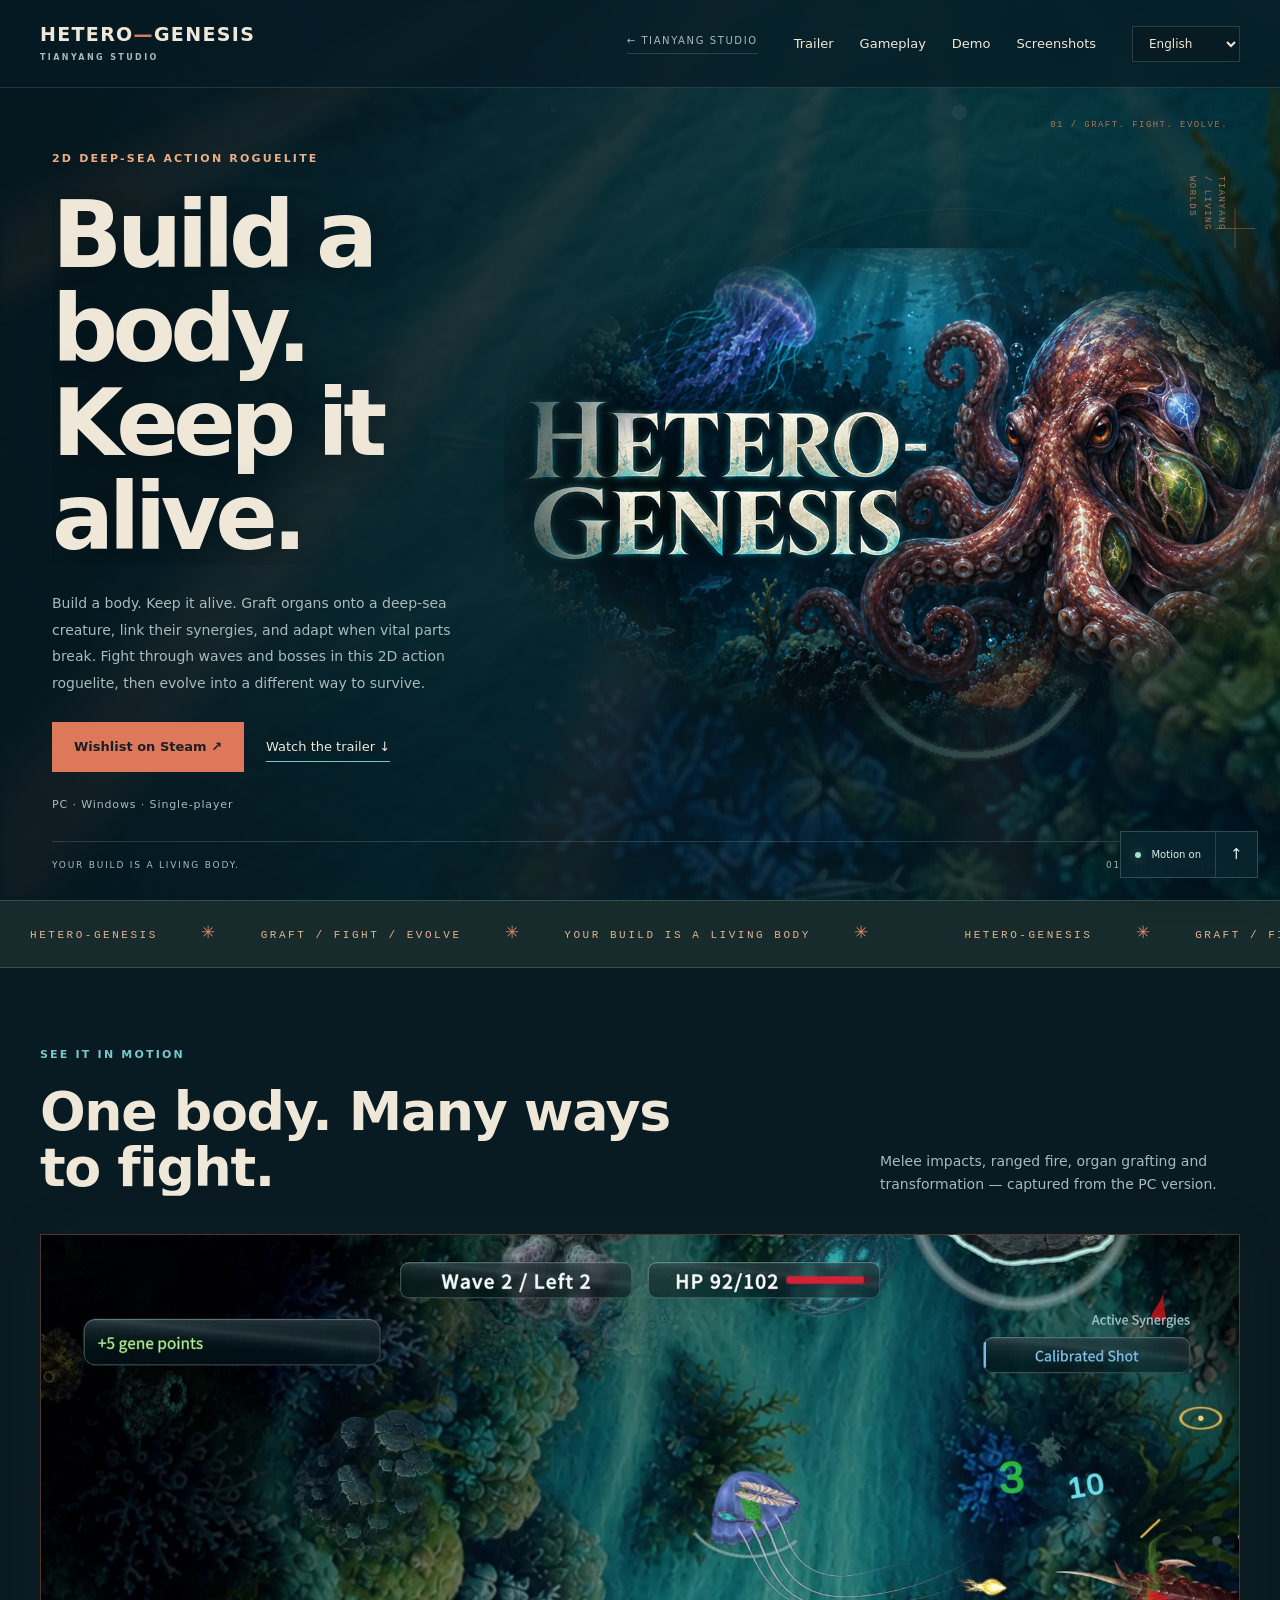
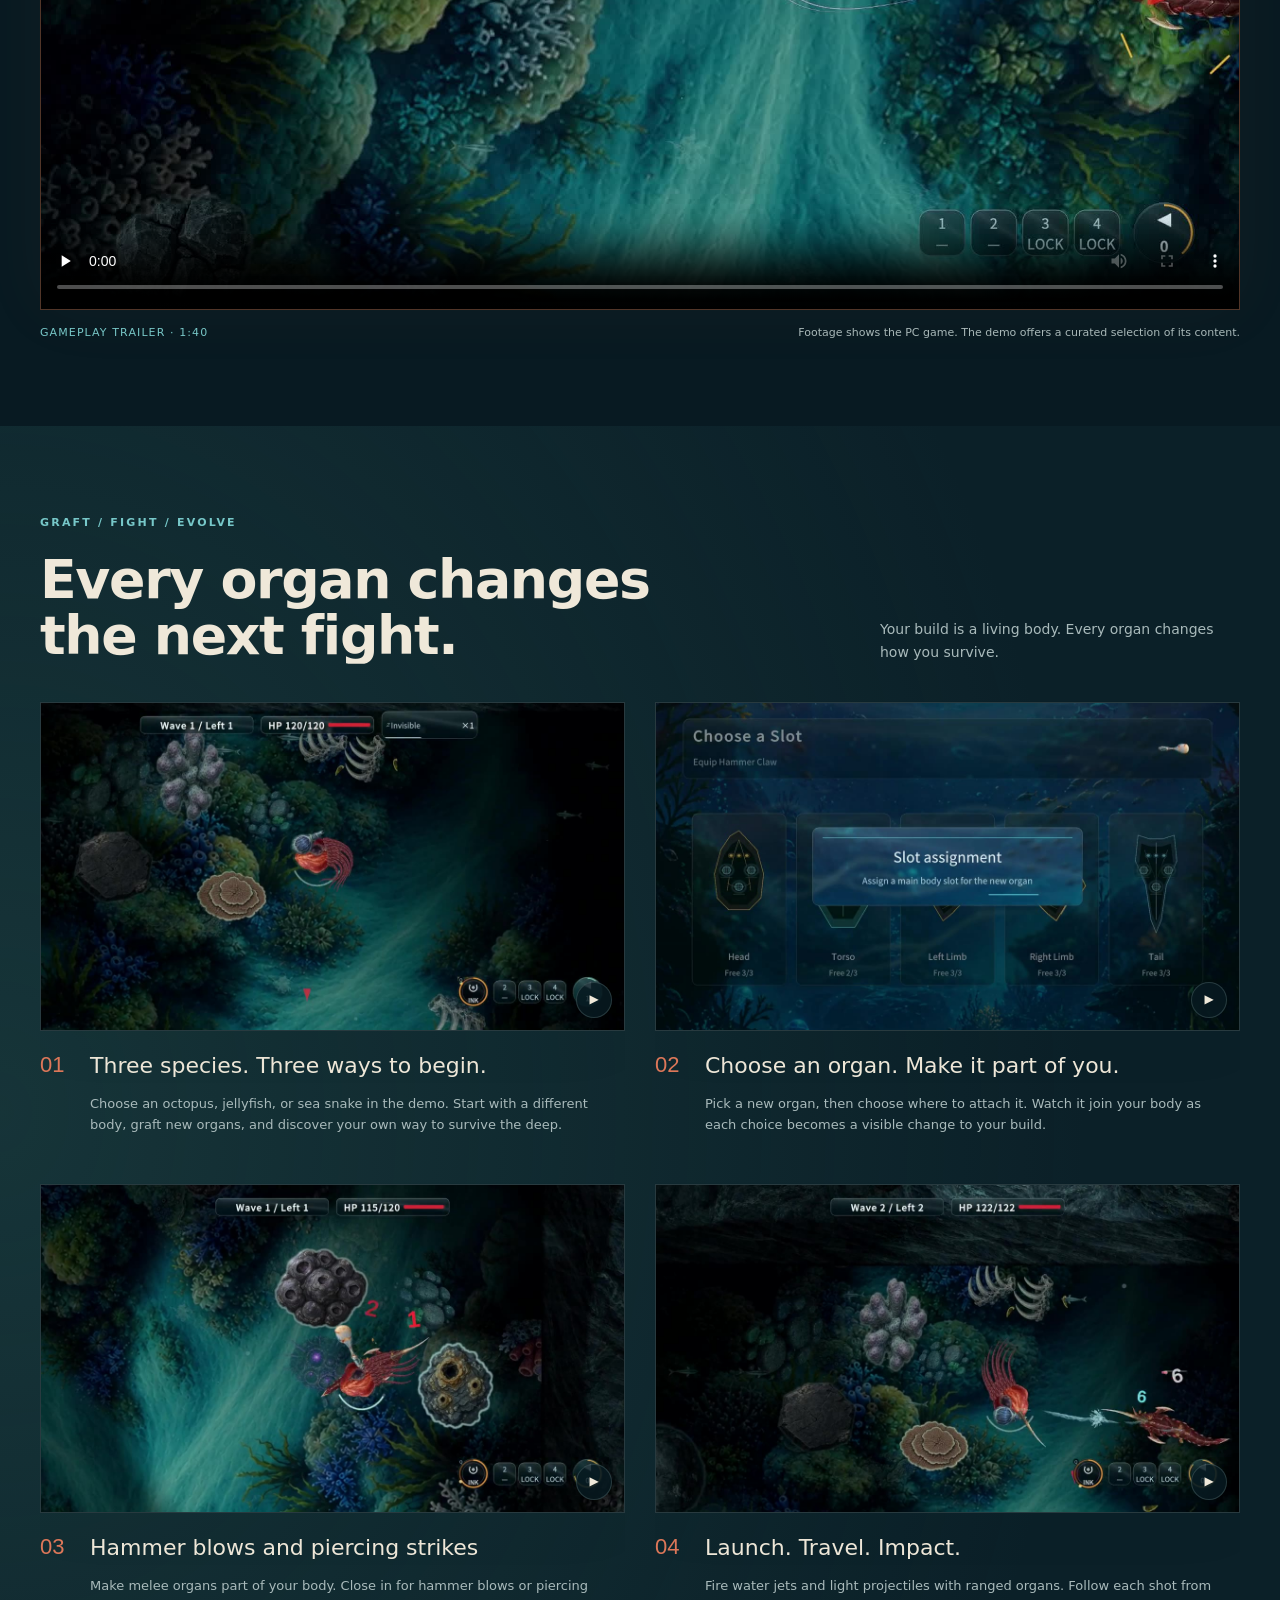
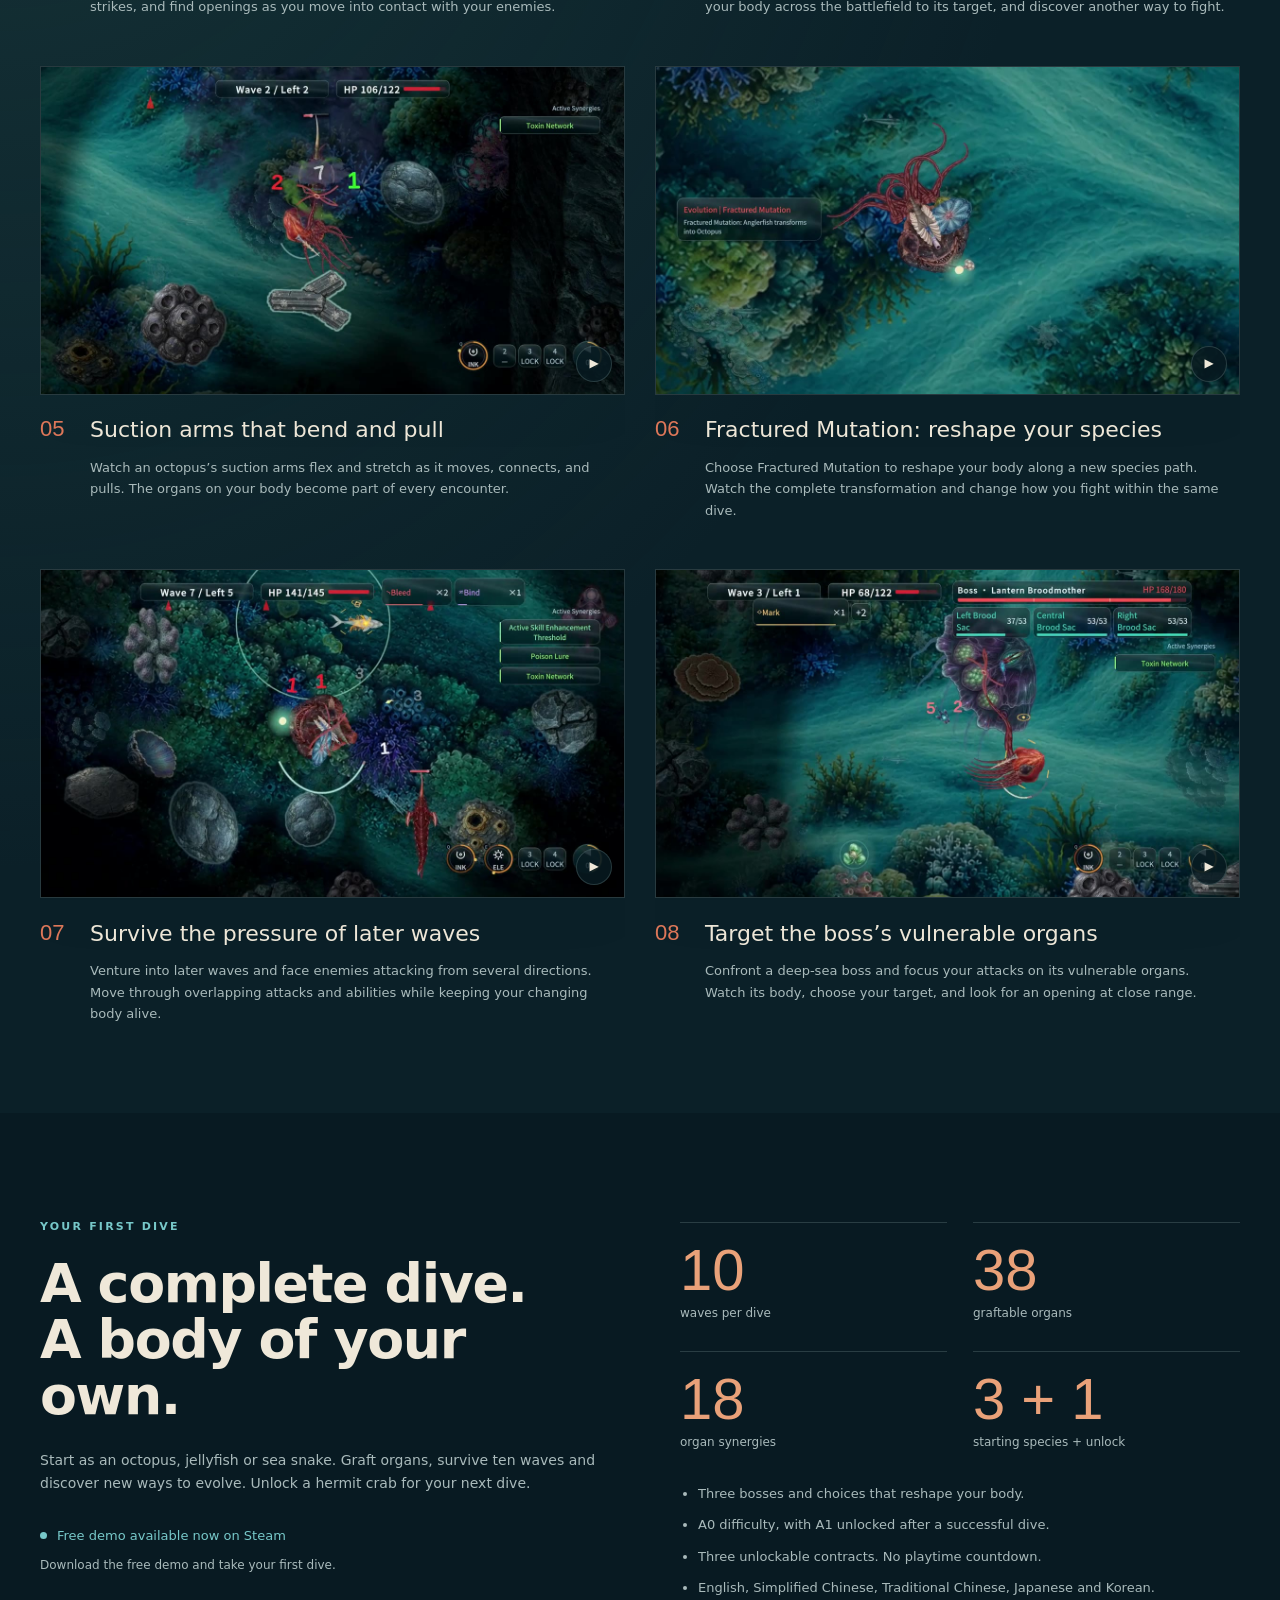
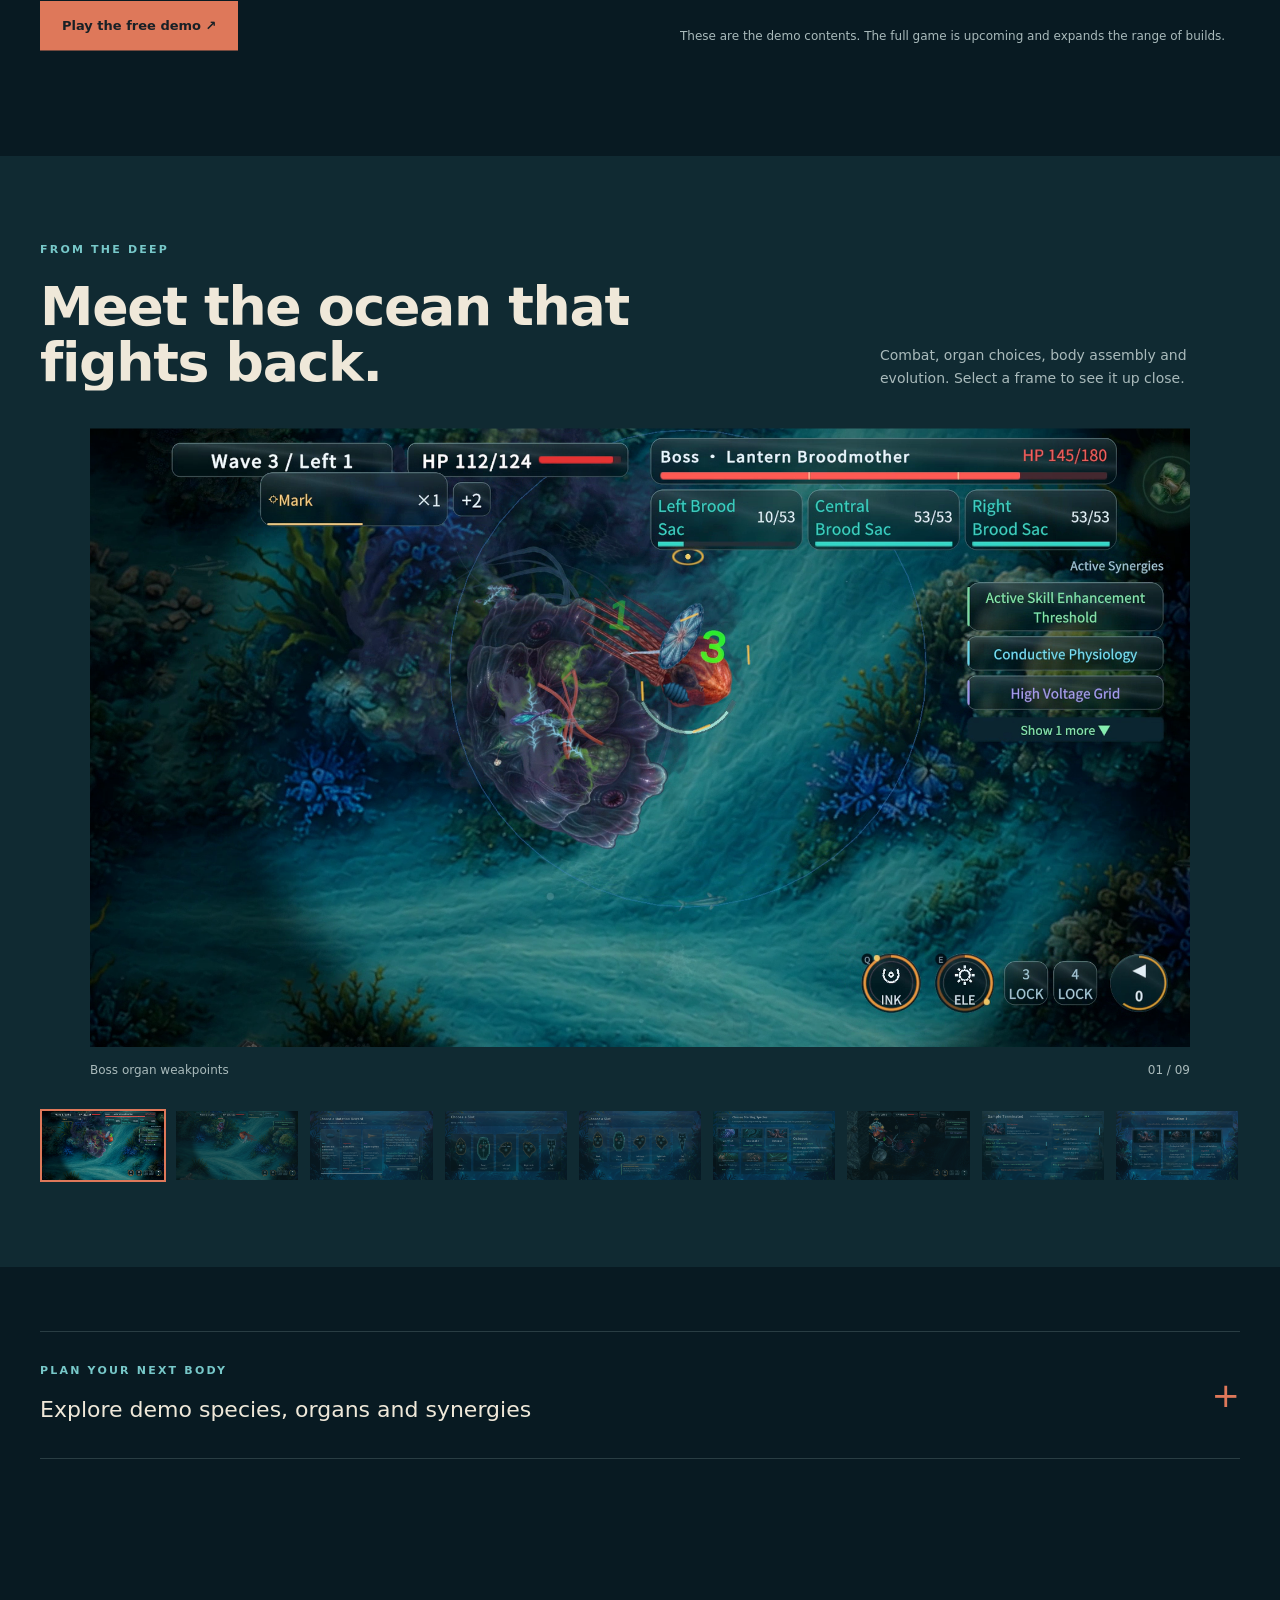
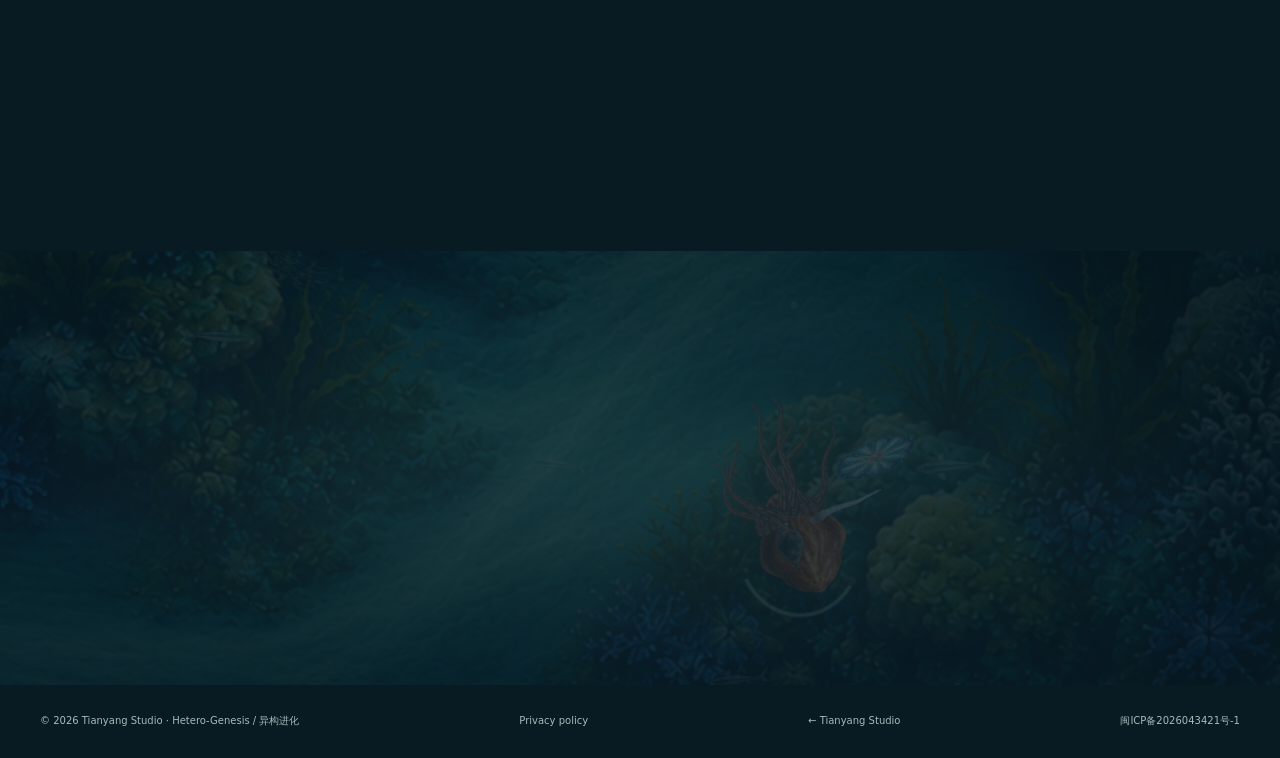
==== commit cfb50b94: "Add living ocean refraction and distinct motion to all studio pages" ====
--- a/hetero-genesis.html
+++ b/hetero-genesis.html
@@ -7,12 +7,12 @@
 <meta property="og:type" content="website"><meta property="og:site_name" content="Hetero-Genesis"><meta property="og:title" content="Hetero-Genesis — Build a body. Keep it alive."><meta property="og:description" content="A living body. An ocean that fights back. Discover a 2D deep-sea action roguelite."><meta property="og:url" content="https://tianyangstudio.cn/hetero-genesis.html"><meta property="og:image" content="https://tianyangstudio.cn/assets/v3/main_capsule_1232x706.png">
 <meta name="twitter:card" content="summary_large_image"><meta name="twitter:site" content="@TianyangStudio"><meta name="twitter:title" content="Hetero-Genesis — Build a body. Keep it alive."><meta name="twitter:description" content="Graft organs, survive the deep, and evolve the body you build."><meta name="twitter:image" content="https://tianyangstudio.cn/assets/v3/main_capsule_1232x706.png">
 <script type="application/ld+json">{"@context":"https://schema.org","@type":"VideoGame","name":"Hetero-Genesis","alternateName":"异构进化","description":"A 2D deep-sea action roguelite about grafting organs, surviving waves and bosses, and evolving a living body.","gamePlatform":"PC (Windows)","playMode":"SinglePlayer","genre":["Action Roguelite","Indie"],"inLanguage":["en","zh-CN","zh-TW","ja","ko"],"author":{"@type":"Organization","name":"Tianyang Studio"},"url":"https://store.steampowered.com/app/5014650/"}</script>
-<link rel="stylesheet" href="assets/site.css"><script defer src="assets/site.js?v=20261111"></script><style>.studio-return{font-size:10px;letter-spacing:.16em;color:var(--muted);border-bottom:1px solid var(--line);padding-bottom:3px;white-space:nowrap}.studio-return:hover{color:var(--aqua)}@media(max-width:700px){.studio-return{display:none}}</style></head>
-<body><a class="skip" href="#main" data-text="skip">Skip to content</a>
+<link rel="stylesheet" href="assets/site.css?v=20261111m1"><script defer src="assets/site.js?v=20261111m1"></script><style>.studio-return{font-size:10px;letter-spacing:.16em;color:var(--muted);border-bottom:1px solid var(--line);padding-bottom:3px;white-space:nowrap}.studio-return:hover{color:var(--aqua)}@media(max-width:700px){.studio-return{display:none}}</style><link rel="stylesheet" href="assets/motion.css?v=20261111m1"><script defer src="assets/motion.js?v=20261111m1"></script></head>
+<body data-world="hg1"><a class="skip" href="#main" data-text="skip">Skip to content</a>
 <header><a class="brand" href="#home">HETERO<span>—</span>GENESIS<small>TIANYANG STUDIO</small></a><a class="studio-return" href="./">← TIANYANG STUDIO</a><nav aria-label="Main navigation"><a href="#trailer" data-text="trailerNav">Trailer</a><a href="#features" data-text="featuresNav">Gameplay</a><a href="#demo" data-text="demoNav">Demo</a><a href="#gallery" data-text="galleryNav">Screenshots</a></nav><label class="language"><span class="sr-only" data-text="language">Language</span><select id="language" aria-label="Language"><option value="english">English</option><option value="schinese">简体中文</option><option value="tchinese">繁體中文</option><option value="japanese">日本語</option><option value="koreana">한국어</option></select></label></header>
 <main id="main">
-<section class="hero" id="home"><div class="hero-copy"><p class="eyebrow" data-text="genre">2D DEEP-SEA ACTION ROGUELITE</p><h1 data-text="hero">Build a body.<br>Keep it alive.</h1><p class="hero-description" id="short">Graft organs onto a deep-sea creature. Fight through waves and bosses. Evolve into a different way to survive.</p><div class="actions"><a class="button" data-steam="hero" href="https://store.steampowered.com/app/5014650/" target="_blank" rel="noopener" data-text="wishlist">Wishlist on Steam ↗</a><a class="text-link" href="#trailer" data-text="watch">Watch the trailer ↓</a></div><p class="platform" data-text="platform">PC · Windows · Single-player</p></div><div class="hero-art"><img src="assets/v3/main_capsule_1232x706.png" width="1232" height="706" alt="Hetero-Genesis key art: a copper-red octopus and grafted organs in a blue ocean" fetchpriority="high"></div><div class="hero-bottom"><span data-text="heroFoot">YOUR BUILD IS A LIVING BODY.</span><span>01 / INTO THE DEEP</span></div></section>
-<section class="trailer-section wrap" id="trailer"><div class="section-heading"><div><p class="eyebrow" data-text="trailerKicker">SEE IT IN MOTION</p><h2 data-text="trailerTitle">One body. Many ways to fight.</h2></div><p class="section-summary" data-text="trailerSummary">Melee impacts, ranged fire, organ grafting and transformation — captured from the PC version.</p></div><div class="trailer-frame"><video id="trailerVideo" controls playsinline preload="none" poster="assets/v3/trailer-poster.jpg" aria-label="Hetero-Genesis gameplay trailer"><source src="assets/v3/trailer.mp4" type="video/mp4"></video></div><div class="media-caption"><span data-text="trailerLabel">GAMEPLAY TRAILER · 1:40</span><span data-text="mediaNote">Footage shows the PC game. The demo offers a curated selection of its content.</span></div></section>
+<section class="hero fx-stage" id="home"><canvas class="fx-field" aria-hidden="true"></canvas><div class="fx-beams" aria-hidden="true"></div><div class="fx-rings" aria-hidden="true"><i></i><i></i><i></i></div><div class="fx-vignette" aria-hidden="true"></div><div class="fx-coordinates" aria-hidden="true"><span>01 / GRAFT. FIGHT. EVOLVE.</span><span>TIANYANG / LIVING WORLDS</span></div><div class="hero-copy"><p class="eyebrow" data-text="genre">2D DEEP-SEA ACTION ROGUELITE</p><h1 data-text="hero">Build a body.<br>Keep it alive.</h1><p class="hero-description" id="short">Graft organs onto a deep-sea creature. Fight through waves and bosses. Evolve into a different way to survive.</p><div class="actions"><a class="button" data-steam="hero" href="https://store.steampowered.com/app/5014650/" target="_blank" rel="noopener" data-text="wishlist">Wishlist on Steam ↗</a><a class="text-link" href="#trailer" data-text="watch">Watch the trailer ↓</a></div><p class="platform" data-text="platform">PC · Windows · Single-player</p></div><div class="hero-art"><img src="assets/v3/main_capsule_1232x706.png" width="1232" height="706" alt="Hetero-Genesis key art: a copper-red octopus and grafted organs in a blue ocean" fetchpriority="high"></div><div class="hero-bottom"><span data-text="heroFoot">YOUR BUILD IS A LIVING BODY.</span><span>01 / INTO THE DEEP</span></div></section>
+<div class="fx-ticker" aria-hidden="true"><div class="fx-ticker-track"><span>HETERO-GENESIS <b>✳</b> GRAFT / FIGHT / EVOLVE <b>✳</b> YOUR BUILD IS A LIVING BODY <b>✳</b></span><span>HETERO-GENESIS <b>✳</b> GRAFT / FIGHT / EVOLVE <b>✳</b> YOUR BUILD IS A LIVING BODY <b>✳</b></span><span>HETERO-GENESIS <b>✳</b> GRAFT / FIGHT / EVOLVE <b>✳</b> YOUR BUILD IS A LIVING BODY <b>✳</b></span><span>HETERO-GENESIS <b>✳</b> GRAFT / FIGHT / EVOLVE <b>✳</b> YOUR BUILD IS A LIVING BODY <b>✳</b></span></div></div><section class="trailer-section wrap" id="trailer"><div class="section-heading"><div><p class="eyebrow" data-text="trailerKicker">SEE IT IN MOTION</p><h2 data-text="trailerTitle">One body. Many ways to fight.</h2></div><p class="section-summary" data-text="trailerSummary">Melee impacts, ranged fire, organ grafting and transformation — captured from the PC version.</p></div><div class="trailer-frame"><video id="trailerVideo" controls playsinline preload="none" poster="assets/v3/trailer-poster.jpg" aria-label="Hetero-Genesis gameplay trailer"><source src="assets/v3/trailer.mp4" type="video/mp4"></video></div><div class="media-caption"><span data-text="trailerLabel">GAMEPLAY TRAILER · 1:40</span><span data-text="mediaNote">Footage shows the PC game. The demo offers a curated selection of its content.</span></div></section>
 <section class="features-section" id="features"><div class="wrap"><div class="section-heading"><div><p class="eyebrow" data-text="featuresKicker">GRAFT / FIGHT / EVOLVE</p><h2 data-text="featuresTitle">Every organ changes the next fight.</h2></div><p id="intro" class="section-summary"></p></div><div id="featuresGrid" class="features-grid"></div></div></section>
 <section class="demo-section wrap" id="demo"><div class="demo-intro"><p class="eyebrow" data-text="demoKicker">YOUR FIRST DIVE</p><h2 data-text="demoTitle">A complete dive.<br>A body of your own.</h2><p data-text="demoDescription">Start as an octopus, jellyfish or sea snake. Graft organs, survive ten waves and discover new ways to evolve. Unlock a hermit crab for your next dive.</p><div class="demo-date"><span class="status-dot"></span><span data-text="demoDate">Free demo available now on Steam</span></div><p class="subtle" data-text="demoStatus">Download the free demo and take your first dive.</p><a class="button" data-steam="demo" href="https://store.steampowered.com/app/5446350/" target="_blank" rel="noopener" data-text="demoCta">Play the free demo ↗</a></div><div class="demo-details"><div class="demo-numbers"><div><strong>10</strong><span data-text="waves">waves per dive</span></div><div><strong>38</strong><span data-text="organs">graftable organs</span></div><div><strong>18</strong><span data-text="synergies">organ synergies</span></div><div><strong>3 + 1</strong><span data-text="species">starting species + unlock</span></div></div><ul class="demo-list"><li data-text="demoLine1">Three bosses and choices that reshape your body.</li><li data-text="demoLine2">A0 difficulty, with A1 unlocked after a successful dive.</li><li data-text="demoLine3">Three unlockable contracts. No playtime countdown.</li><li data-text="demoLine4">English, Simplified Chinese, Traditional Chinese, Japanese and Korean.</li></ul><p class="subtle" data-text="demoScope">These are the demo contents. The full game is upcoming and expands the range of builds.</p></div></section>
 <section class="gallery-section" id="gallery"><div class="wrap"><div class="section-heading"><div><p class="eyebrow" data-text="galleryKicker">FROM THE DEEP</p><h2 data-text="galleryTitle">Meet the ocean that fights back.</h2></div><p class="section-summary" data-text="gallerySummary">Combat, organ choices, body assembly and evolution. Select a frame to see it up close.</p></div><div class="gallery-stage"><button id="galleryOpen" class="image-button" type="button"><img id="galleryImage" src="assets/v3/01-boss-weakpoints.png" width="1920" height="1080" loading="lazy" alt="Boss weakpoints in combat"></button><div class="gallery-caption"><span id="galleryTitle"></span><span id="galleryIndex">01 / 09</span></div></div><div id="galleryThumbs" class="gallery-thumbs" aria-label="Screenshot selection"></div></div></section>
--- a/assets/site.css
+++ b/assets/site.css
@@ -1,2 +1 @@
-@import url('https://fonts.googleapis.com/css2?family=Barlow+Condensed:wght@500;600;700&family=DM+Sans:wght@400;500;600;700&display=swap');
 :root{--bg:#081a22;--panel:#102a32;--ink:#efe8d9;--muted:#a9babb;--accent:#de785a;--aqua:#77c8c9;--line:rgba(188,220,217,.18);--max:1240px}*{box-sizing:border-box}html{scroll-behavior:smooth;scroll-padding-top:95px}body{margin:0;background:var(--bg);color:var(--ink);font:16px/1.65 'DM Sans',system-ui,'Microsoft YaHei',sans-serif}img,video{display:block;max-width:100%}button,input,select{font:inherit}a{color:inherit;text-decoration:none}a:hover{color:var(--aqua)}button{cursor:pointer}a:focus-visible,button:focus-visible,summary:focus-visible,input:focus-visible,select:focus-visible{outline:3px solid var(--aqua);outline-offset:5px}h1,h2,h3,p{margin:0}h1,h2{font-family:'Barlow Condensed',system-ui,sans-serif;font-weight:600;line-height:1.04;letter-spacing:-.025em}h1{font-size:clamp(44px,5.6vw,82px)}h2{font-size:clamp(34px,4.2vw,58px)}h3{font-size:22px;line-height:1.3;font-weight:500}.wrap{width:min(var(--max),calc(100% - 80px));margin:auto}.eyebrow{font-size:11px;letter-spacing:.2em;font-weight:700;color:var(--aqua);margin-bottom:20px}.sr-only{position:absolute;width:1px;height:1px;padding:0;margin:-1px;overflow:hidden;clip:rect(0,0,0,0);white-space:nowrap;border:0}.skip{position:fixed;left:12px;top:-100px;z-index:30;padding:12px;background:var(--ink);color:var(--bg)}.skip:focus{top:12px}header{min-height:88px;padding:18px 40px;display:flex;align-items:center;gap:36px;border-bottom:1px solid var(--line);background:var(--bg)}.brand{font-size:19px;letter-spacing:.07em;line-height:1.1;font-weight:700;margin-right:auto}.brand span{color:var(--accent)}.brand small{display:block;font-size:8px;letter-spacing:.3em;color:var(--muted);margin-top:9px}nav{display:flex;gap:26px;font-size:13px}select{padding:9px 26px 9px 12px;border:1px solid var(--line);border-radius:0;color:var(--ink);background:var(--bg)}.language select{font-size:12px;max-width:150px}.hero{position:relative;display:grid;grid-template-columns:43% 57%;max-width:1600px;margin:auto;min-height:550px;padding:56px 40px 68px;align-items:center;overflow:hidden}.hero-copy{z-index:1;padding-right:20px}.hero-description{margin:26px 0;max-width:440px;color:var(--muted);font-size:16px}.hero-art{position:relative;min-width:0;margin-left:-20px}.hero-art img{width:100%;height:auto;box-shadow:0 15px 80px rgba(0,0,0,.18)}.hero-bottom{position:absolute;bottom:16px;left:40px;right:40px;display:flex;justify-content:space-between;font-size:9px;letter-spacing:.2em;color:var(--muted);border-top:1px solid var(--line);padding-top:16px}.actions{display:flex;gap:22px;align-items:center;flex-wrap:wrap}.button{display:inline-flex;align-items:center;justify-content:center;background:var(--accent);color:#182026;padding:14px 22px;font-size:13px;font-weight:700;transition:background .2s}.button:hover{background:#efa58a;color:#182026}.text-link{font-size:13px;border-bottom:1px solid var(--aqua);padding:4px 0}.platform{font-size:11px;color:var(--muted);margin-top:24px;letter-spacing:.08em}.section-heading{display:flex;align-items:flex-end;justify-content:space-between;gap:40px;margin-bottom:38px}.section-heading>div{max-width:660px}.section-summary{color:var(--muted);max-width:360px;font-size:14px}.trailer-section{padding:78px 0 84px}.trailer-frame{background:#000;border:1px solid var(--line)}.trailer-frame video{width:100%;aspect-ratio:16/9}.media-caption{display:flex;justify-content:space-between;gap:30px;padding-top:14px;color:var(--muted);font-size:11px}.media-caption span:first-child{color:var(--aqua);white-space:nowrap;letter-spacing:.1em}.features-section{padding:88px 0;background:linear-gradient(180deg,#102b33,#0b2028)}.features-grid{display:grid;grid-template-columns:1fr 1fr;gap:48px 30px}.feature{min-width:0}.feature-media{position:relative;background:#07161d;aspect-ratio:1232/692;overflow:hidden;border:1px solid var(--line)}.feature-media video,.feature-media img{width:100%;height:100%;object-fit:cover}.clip-toggle{position:absolute;bottom:12px;right:12px;border:1px solid var(--line);border-radius:50%;width:36px;height:36px;color:var(--ink);background:rgba(8,26,34,.85);font-size:12px;display:grid;place-items:center}.feature-text{display:grid;grid-template-columns:38px 1fr;gap:12px;margin-top:22px}.feature-number{font:22px 'Barlow Condensed',sans-serif;color:var(--accent)}.feature p{font-size:13px;color:var(--muted);margin-top:12px;max-width:520px}.demo-section{padding:105px 0;display:grid;grid-template-columns:1fr 1fr;gap:80px}.demo-intro>p:not(.eyebrow){margin-top:25px;color:var(--muted);font-size:14px}.demo-date{display:flex;gap:10px;align-items:flex-start;margin-top:30px;font-size:13px;color:var(--aqua)}.status-dot{width:7px;height:7px;flex-shrink:0;border-radius:50%;background:var(--aqua);margin-top:7px}.demo-intro .button{margin-top:25px}.subtle{color:var(--muted);font-size:12px}.demo-intro>.subtle{margin-top:10px!important;font-size:12px!important}.demo-details{align-self:center}.demo-numbers{display:grid;grid-template-columns:1fr 1fr;gap:26px}.demo-numbers div{border-top:1px solid var(--line);padding-top:18px}.demo-numbers strong{display:block;font:58px/1 'Barlow Condensed',sans-serif;color:var(--accent)}.demo-numbers span{font-size:12px;color:var(--muted)}.demo-list{margin:28px 0;padding-left:18px;font-size:13px;color:var(--muted)}.demo-list li{margin-bottom:10px}.gallery-section{padding:85px 0;background:#102a32}.gallery-stage{max-width:1100px;margin:auto}.image-button{border:0;padding:0;background:transparent;display:block;width:100%;cursor:zoom-in}.image-button img{width:100%;height:auto;aspect-ratio:16/9;object-fit:contain}.gallery-caption{display:flex;justify-content:space-between;font-size:12px;padding:14px 0;color:var(--muted);gap:20px}.gallery-thumbs{display:grid;grid-template-columns:repeat(9,1fr);gap:8px;margin-top:14px}.gallery-thumbs button{padding:0;background:transparent;border:2px solid transparent;opacity:.55}.gallery-thumbs button[aria-pressed=true]{border-color:var(--accent);opacity:1}.gallery-thumbs img{width:100%;height:auto;aspect-ratio:16/9;object-fit:cover}.atlas-section{padding:64px 0}.atlas-section details{border-top:1px solid var(--line);border-bottom:1px solid var(--line)}summary{display:flex;justify-content:space-between;align-items:center;gap:30px;padding:30px 0;cursor:pointer;list-style:none}summary::-webkit-details-marker{display:none}summary .eyebrow{display:block;margin-bottom:12px}.details-title{font-size:22px}.plus{font-size:34px;color:var(--accent)}details[open] .plus{transform:rotate(45deg)}.atlas-content{padding-bottom:35px}.atlas-controls{display:flex;gap:14px;align-items:center;flex-wrap:wrap;margin:24px 0}.search{flex:1;min-width:150px}.search input{width:100%;padding:10px 14px;background:var(--bg);color:var(--ink);border:1px solid var(--line)}.atlas-layout{display:grid;grid-template-columns:300px 1fr;gap:24px}.atlas-list{max-height:360px;overflow:auto;border:1px solid var(--line)}.atlas-list button{display:block;text-align:left;width:100%;padding:12px 16px;border:0;border-bottom:1px solid var(--line);background:transparent;color:var(--ink);font-size:13px}.atlas-list button[aria-pressed=true]{color:var(--aqua);background:var(--panel)}.atlas-detail{background:var(--panel);padding:25px;min-height:200px}.atlas-detail p{font-size:14px;color:var(--muted);margin-top:20px}.atlas-detail img{max-height:180px;object-fit:contain;margin:20px 0}.contact-section{padding:25px 0 85px;display:flex;justify-content:space-between;gap:70px}.contact-section>div:first-child{max-width:600px}.contact-section p:not(.eyebrow){font-size:14px;color:var(--muted);margin-top:22px}.contact-links{min-width:260px;align-self:center}.contact-links a{display:block;border-bottom:1px solid var(--line);padding:16px 0;font-size:13px}.final-cta{padding:90px 0;text-align:center;background:linear-gradient(rgba(8,26,34,.76),rgba(8,26,34,.85)),url('v3/library_hero_3840x1240.jpg') center/cover}.final-cta .button{margin-top:30px}.final-cta h2{font-size:clamp(36px,5vw,70px)}footer{padding:28px 0;display:flex;gap:25px;justify-content:space-between;color:var(--muted);font-size:10px}dialog{padding:12px;border:1px solid var(--line);background:var(--bg);color:var(--ink);width:min(1300px,95vw);max-height:95vh}dialog::backdrop{background:rgba(0,0,0,.9)}dialog img{width:100%;max-height:82vh;object-fit:contain}dialog p{font-size:12px;padding:12px}.close{position:absolute;right:20px;top:20px;z-index:1;border:1px solid var(--line);background:var(--bg);color:var(--ink);width:38px;height:38px;font-size:24px}.load-error{margin:20px;padding:15px;border:1px solid var(--accent)}@media(max-width:1000px){header{gap:18px}nav{gap:16px}.hero{grid-template-columns:46% 54%;min-height:470px}.hero h1{font-size:54px}.hero-description{font-size:14px}.demo-section{gap:40px}.section-summary{max-width:300px}}@media(max-width:700px){.wrap{width:calc(100% - 36px)}header{padding:16px 18px;flex-wrap:wrap;gap:18px}.brand{font-size:16px}nav{order:3;width:100%;justify-content:space-between;font-size:11px}.language select{max-width:120px;font-size:11px}.hero{padding:30px 18px 60px;display:flex;flex-direction:column-reverse;align-items:stretch;gap:26px;min-height:0}.hero-art{margin:0}.hero-copy{padding:0}.hero h1{font-size:50px;max-width:500px}.hero .eyebrow{margin-bottom:16px;font-size:10px}.hero-description{margin:20px 0}.hero-bottom{left:18px;right:18px;font-size:8px}.hero-bottom span:last-child{display:none}.section-heading{display:block;margin-bottom:28px}.section-summary{margin-top:24px;max-width:100%;font-size:13px}.trailer-section{padding:50px 0}.media-caption{display:block;font-size:10px}.media-caption span{display:block;margin-bottom:9px}.features-section{padding:55px 0}.features-grid{grid-template-columns:1fr;gap:36px}.feature-text{margin-top:18px}.feature h3{font-size:21px}.demo-section{padding:65px 0;grid-template-columns:1fr;gap:40px}.demo-numbers strong{font-size:52px}.gallery-section{padding:55px 0}.gallery-thumbs{grid-template-columns:repeat(5,1fr)}.atlas-section{padding:40px 0}.details-title{font-size:18px}.atlas-layout{grid-template-columns:1fr}.atlas-list{max-height:190px}.contact-section{display:block;padding-bottom:55px}.contact-links{margin-top:24px}.final-cta{padding:65px 0}footer{flex-direction:column;gap:12px}h2{font-size:39px}}@media(prefers-reduced-motion:reduce){html{scroll-behavior:auto}*{transition:none!important}}
--- a/assets/motion.css
+++ b/assets/motion.css
@@ -0,0 +1,30 @@
+/* Tianyang / living currents. Native scrolling, progressive visual enhancement. */
+:root{--fx-rgb:145,222,207;--fx-accent:#a5e5ce;--fx-ease:cubic-bezier(.16,1,.3,1)}
+.fx-field.fx-refractive{mix-blend-mode:normal;opacity:1}.fx-stage[data-fx-visible=false] .fx-beams,.fx-stage[data-fx-visible=false] .fx-rings i{animation-play-state:paused}
+body[data-world=hg1]{--fx-rgb:234,142,101;--fx-accent:#ec9b77}body[data-world=hg2]{--fx-rgb:132,225,215;--fx-accent:#9fe7d5}
+.fx-stage{isolation:isolate;--fx-px:0;--fx-py:0;--fx-depth:0}.fx-field,.fx-beams,.fx-rings,.fx-vignette{position:absolute;inset:0;pointer-events:none;overflow:hidden}.fx-field{width:100%;height:100%;z-index:1;mix-blend-mode:screen;opacity:.8}.fx-beams{z-index:0;background:repeating-conic-gradient(from 165deg at 72% -25%,transparent 0deg 8deg,rgba(var(--fx-rgb),.07) 10deg 12deg,transparent 15deg 22deg);filter:blur(4px);transform-origin:72% 0;animation:fx-rays 17s ease-in-out infinite alternate}.fx-vignette{z-index:1;background:radial-gradient(ellipse at 62% 44%,transparent 32%,#03151c66 100%)}
+.fx-rings{inset:10% 1% 4% 47%;z-index:2;display:grid;place-items:center;opacity:.65;transform:translate(calc(var(--fx-px)*-9px),calc(var(--fx-py)*-7px));transition:transform .3s}.fx-rings i{position:absolute;width:75%;aspect-ratio:1;border:1px solid rgba(var(--fx-rgb),.18);border-radius:50%;transform:rotateX(38deg) rotateZ(-24deg);animation:fx-orbit 22s linear infinite}.fx-rings i:nth-child(2){width:91%;border-style:dashed;opacity:.6;animation-direction:reverse;animation-duration:44s}.fx-rings i:nth-child(3){width:56%;border-color:rgba(var(--fx-rgb),.08);transform:rotateY(55deg) rotateZ(35deg)}.fx-rings::before,.fx-rings::after{content:"";position:absolute;background:rgba(var(--fx-rgb),.5);width:40px;height:1px;top:22%;right:14%}.fx-rings::after{transform:rotate(90deg)}
+.fx-coordinates{position:absolute;z-index:3;right:52px;top:118px;display:flex;gap:36px;color:rgba(var(--fx-rgb),.7);font:9px/1.6 ui-monospace,monospace;letter-spacing:.16em;pointer-events:none}.fx-coordinates span:last-child{writing-mode:vertical-rl;position:absolute;right:0;top:58px}.fx-stage h1{animation:fx-title 1.45s var(--fx-ease) both}.fx-stage .eyeline,.fx-stage .eyebrow,.fx-stage .game-brand{animation:fx-title 1.4s .05s var(--fx-ease) both}.fx-stage .hero-description,.fx-stage .lede{animation:fx-title 1.5s .12s var(--fx-ease) both}.fx-stage .hero-actions,.fx-stage .actions{animation:fx-title 1.5s .22s var(--fx-ease) both}
+.portal-home .portal-hero{height:max(850px,100svh);min-height:850px}.portal-home .hero-content{z-index:4}.portal-home .hero-bottom{z-index:4}.portal-home .hero-backdrop img{animation:none;transform:scale(1.08) translate(calc(var(--fx-px)*-10px),calc(var(--fx-depth)*65px + var(--fx-py)*-6px));will-change:transform}.portal-home .portal-hero::before{z-index:0}.portal-home .hero-grain{z-index:2;opacity:.1}.portal-home .hero-scroll-label{z-index:4}.portal-home .hero-signoff strong{color:transparent;-webkit-text-stroke:1px #f1efe8a0;letter-spacing:-.04em}.portal-home .hero-content em{background:linear-gradient(110deg,#ecf7db,#8bd5bf 42%,#e1ead1 68%,#68b3ae);background-size:220% 100%;background-clip:text;-webkit-background-clip:text;color:transparent;animation:fx-chroma 9s ease-in-out infinite alternate}
+.fx-ticker{overflow:hidden;background:#09272d;color:#a9c8bd;border-top:1px solid #b6e4d030;border-bottom:1px solid #b6e4d030;padding:21px 0;font:11px/1.4 ui-monospace,monospace;letter-spacing:.23em;user-select:none}.fx-ticker-track{width:max-content;display:flex;animation:fx-ticker 45s linear infinite}.fx-ticker-track>span{display:block;white-space:nowrap;padding:0 30px}.fx-ticker b{font-size:17px;color:#dc8b68;padding:0 34px;font-weight:400}.fx-ticker:hover .fx-ticker-track{animation-play-state:paused}
+.fx-progress{position:fixed;top:0;left:0;right:0;height:2px;z-index:150;pointer-events:none;transform-origin:0 50%;transform:scaleX(var(--fx-progress,0));background:linear-gradient(90deg,#d88d6e,#a4e2d3);box-shadow:0 0 12px #a4e2d355}
+.fx-dock{position:fixed;z-index:80;right:22px;bottom:22px;display:flex;gap:0;align-items:center;background:#09242de6;backdrop-filter:blur(18px);border:1px solid #b5d9d63b;color:#deeee6;box-shadow:0 6px 40px #00101633;font:10px/1.4 system-ui,sans-serif;letter-spacing:.04em;transition:opacity .25s}.fx-dock button,.fx-dock a{border:0;background:none;color:inherit;padding:12px 14px;font:inherit;cursor:pointer;text-decoration:none}.fx-dock button{display:flex;align-items:center;gap:10px}.fx-dock button::before{content:"";width:6px;height:6px;border-radius:50%;background:#a4e4c8;box-shadow:0 0 10px #92efbf66}.fx-dock button[aria-pressed=true]::before{background:#8d9c99;box-shadow:none}.fx-dock a{border-left:1px solid #ffffff25;font-size:15px}.fx-dock :focus-visible{outline:2px solid var(--fx-accent);outline-offset:4px}body:has(dialog[open]) .fx-dock{opacity:0;pointer-events:none}.motion-setting{display:none!important}
+.fx-cursor{position:fixed;left:0;top:0;width:40px;height:40px;margin:-20px;z-index:100;pointer-events:none;border:1px solid rgba(var(--fx-rgb),.5);border-radius:50%;opacity:0;display:grid;place-items:center;color:#effbef;font:20px system-ui;transition:width .25s,height .25s,margin .25s,background .25s,opacity .2s;mix-blend-mode:screen}.fx-cursor.is-active{width:76px;height:76px;margin:-38px;background:#14323c50;backdrop-filter:blur(3px)}.fx-cursor.is-active::before{content:"↗"}.fx-cursor.is-down{scale:.8}
+.fx-tilt{transform:perspective(1200px) rotateX(var(--fx-rx,0deg)) rotateY(var(--fx-ry,0deg));transition:transform .7s var(--fx-ease);transform-style:preserve-3d;position:relative}.fx-tilt::after{content:"";position:absolute;inset:0;pointer-events:none;background:radial-gradient(ellipse at var(--fx-hx,50%) var(--fx-hy,50%),rgba(var(--fx-rgb),.15),transparent 60%);opacity:0;transition:opacity .45s;z-index:3}.fx-tilt:hover::after{opacity:1}.game-media,.feature-media,.gallery-zoom,.trailer-frame{box-shadow:0 18px 55px #05191d08}.game-media img,.gallery-zoom img{transition:transform 1.2s var(--fx-ease),filter .7s}.game-media:hover img,.gallery-zoom:hover img{transform:scale(1.055)}.game-media::before,.gallery-zoom::before{content:"";position:absolute;inset:0;border:1px solid #d6eee442;z-index:3;pointer-events:none;transition:inset .5s var(--fx-ease)}.game-media:hover::before,.gallery-zoom:hover::before{inset:10px}.pill-link,.button{position:relative;overflow:hidden}.pill-link::after,.button::after{content:"";position:absolute;inset:-120% -50%;background:linear-gradient(100deg,transparent 40%,#ffffff60 50%,transparent 60%);transform:translateX(-65%) rotate(-10deg);transition:transform .7s var(--fx-ease);pointer-events:none}.pill-link:hover::after,.button:hover::after{transform:translateX(65%) rotate(-10deg)}
+.fx-ready .fx-reveal{transition:opacity .95s var(--fx-ease),translate 1.15s var(--fx-ease),clip-path 1.15s var(--fx-ease);transition-delay:var(--fx-delay,0ms)}.fx-ready .fx-reveal:not(.fx-in){opacity:0;translate:0 36px;clip-path:inset(0 0 12% 0)}.fx-ready .fx-reveal.fx-in{opacity:1;translate:0 0;clip-path:inset(0)}.fx-ready .approach-item::before{content:"";position:absolute;top:-1px;left:0;right:0;height:1px;background:linear-gradient(90deg,var(--fx-accent),transparent);transform:scaleX(0);transform-origin:left;transition:transform 1.3s .2s var(--fx-ease)}.approach-item{position:relative}.fx-ready .fx-in.approach-item::before{transform:scaleX(1)}
+/* A generative specimen, drawn locally rather than downloaded as a video. */
+.fx-specimen{position:relative;min-height:430px;margin-top:35px;overflow:hidden;background:radial-gradient(ellipse at 50% 40%,#42665d3d,transparent 65%);border:1px solid #b3dfc52b}.fx-specimen canvas{display:block;width:100%;height:360px;touch-action:pan-y}.fx-specimen::before,.fx-specimen::after{content:"+";position:absolute;top:14px;left:16px;font:16px monospace;color:#b8d3c3;pointer-events:none}.fx-specimen::after{left:auto;right:16px}.fx-specimen-footer{display:flex;align-items:center;justify-content:space-between;gap:18px;padding:14px 18px;border-top:1px solid #b3dfc525;font:9px/1.5 ui-monospace,monospace;letter-spacing:.14em;color:#a7c5bb}.fx-specimen-controls{display:flex;gap:6px}.fx-specimen-controls button{padding:7px 12px;background:none;border:1px solid #b5d6ca40;color:#b5d6ca;font:10px system-ui;cursor:pointer}.fx-specimen-controls button[aria-pressed=true]{background:#b1ddce;color:#113329;border-color:#b1ddce}.fx-specimen-controls button:focus-visible{outline:2px solid #ecb485;outline-offset:3px}
+/* Hetero-Genesis: a dark, cinematic combat page. */
+body[data-world=hg1] header{position:absolute;inset:0 0 auto;background:#061b24b8;backdrop-filter:blur(12px);z-index:20;border-color:#d6e7df25}body[data-world=hg1] .studio-link{font-size:10px;letter-spacing:.1em;white-space:nowrap}body[data-world=hg1] .hero{max-width:none;min-height:850px;height:100svh;max-height:1100px;grid-template-columns:49% 51%;padding:150px 52px 110px;background:linear-gradient(90deg,#061820fa 5%,#071d25c7 45%,#06182044),url('v3/library_hero_3840x1240.jpg') center/cover}body[data-world=hg1] .hero-copy{position:relative;z-index:5}body[data-world=hg1] .hero h1{font-size:clamp(65px,7.2vw,116px);line-height:1.02;letter-spacing:-.06em;max-width:740px;text-shadow:0 7px 40px #02101788}body[data-world=hg1] .hero-description{max-width:440px;line-height:1.9;font-size:14px}body[data-world=hg1] .hero-art{z-index:3;margin-left:-30px;transform:translate(calc(var(--fx-px)*-14px),calc(var(--fx-py)*-10px));filter:drop-shadow(0 35px 60px #00000050)}body[data-world=hg1] .hero-art img{box-shadow:none;mask-image:radial-gradient(ellipse at center,black 50%,transparent 75%);transform:scale(1.3)}body[data-world=hg1] .hero-bottom{z-index:5;left:52px;right:52px;bottom:27px}body[data-world=hg1] .hero .eyebrow{color:#ecad86}body[data-world=hg1] .fx-rings{inset:6% -7% 6% 43%;opacity:.7}body[data-world=hg1] .fx-ticker{background:#172b2c;color:#e2b390}body[data-world=hg1] .trailer-frame{position:relative;border:1px solid #d68c6c60;box-shadow:0 0 65px #c36f3a0d}body[data-world=hg1] .features-section{background:radial-gradient(ellipse at 0% 30%,#234b4b77,transparent 60%),#0b2028}body[data-world=hg1] .demo-numbers strong{font-variant-numeric:tabular-nums;color:#e9a179}body[data-world=hg1] .feature-media::after{content:"";position:absolute;inset:0;pointer-events:none;box-shadow:inset 0 0 25px #02151b50}body[data-world=hg1] .final-cta{position:relative;padding:125px 0}body[data-world=hg1] .final-cta::before{content:"";position:absolute;inset:0;background:radial-gradient(ellipse at center,#81cbb51a,transparent 70%);animation:fx-breathe 8s ease-in-out infinite}body[data-world=hg1] .final-cta>.wrap{position:relative}
+/* Hetero-Genesis 2: an illuminated living blueprint over the real ocean. */
+.portal-detail[data-world=hg2] .masthead{position:absolute;inset:0 0 auto;z-index:20;background:#071e26b0;backdrop-filter:blur(12px)}.portal-detail[data-world=hg2] main>.wrap:first-child{width:100%;max-width:none}.portal-detail[data-world=hg2] .game-hero{position:relative;min-height:850px;padding:210px 52px 150px;overflow:hidden;color:#f2f0df}.portal-detail[data-world=hg2] .game-hero-image{position:absolute;inset:0;z-index:-2;border:0;margin:0}.portal-detail[data-world=hg2] .game-hero-image img{height:100%;width:100%;object-fit:cover;object-position:65% 50%;filter:saturate(.65);transform:scale(1.08) translateY(calc(var(--fx-depth)*50px));will-change:transform}.portal-detail[data-world=hg2] .game-hero::before{content:"";position:absolute;inset:0;z-index:0;background:linear-gradient(90deg,#051c25ed,#051c25a8 54%,#051c2544),linear-gradient(0deg,#081d23,transparent 40%)}.portal-detail[data-world=hg2] .game-title-row{position:relative;z-index:4;max-width:1340px;margin:auto;display:block}.portal-detail[data-world=hg2] .game-title-row h1{font-size:clamp(50px,5.5vw,88px);max-width:950px;line-height:1.15;letter-spacing:-.055em}.portal-detail[data-world=hg2] .game-title-row .latin{font-size:12px;letter-spacing:.18em;color:#c4e0d2;margin-top:30px}.portal-detail[data-world=hg2] .game-brand{color:#a6c7c5;margin-bottom:30px}.portal-detail[data-world=hg2] .game-status{position:relative;margin-top:35px;color:#b3e7d3;border-color:#94d2c34d;background:#174c4a55;padding:9px 15px}.portal-detail[data-world=hg2] .game-hero .lede{position:relative;z-index:4;max-width:470px;margin:25px max(0px,calc((100vw - 1444px)/2)) 0;font-size:14px;color:#b6c9c4;line-height:1.95}.portal-detail[data-world=hg2] .game-hero-image figcaption{position:absolute;bottom:30px;left:52px;right:52px;border:0;z-index:5;padding:0;color:#adcbc4}.portal-detail[data-world=hg2] .fx-coordinates{top:128px}.portal-detail[data-world=hg2] .fx-rings{inset:13% 0 12% 48%}.portal-detail[data-world=hg2] .fx-ticker{background:#153837}.portal-detail[data-world=hg2] .about-game{background:radial-gradient(ellipse at 0% 100%,#386f6022,transparent 65%)}.portal-detail[data-world=hg2] .gallery-zoom{position:relative;overflow:hidden}.portal-detail[data-world=hg2] .milestones li{position:relative}.portal-detail[data-world=hg2] .milestones li::before{content:"";position:absolute;left:-1px;top:0;width:2px;height:100%;background:linear-gradient(#c97f52,transparent);transform:scaleY(0);transform-origin:top;transition:transform 1.1s var(--fx-ease)}.portal-detail[data-world=hg2] .milestones li.fx-in::before{transform:scaleY(1)}.portal-detail[data-world=hg2] .fx-specimen{min-height:440px;margin:36px 0 0}.portal-detail[data-world=hg2] .fx-specimen canvas{height:380px}
+@keyframes fx-title{from{opacity:0;translate:0 36px;clip-path:inset(0 0 100% 0)}to{opacity:1;translate:0 0;clip-path:inset(0)}}@keyframes fx-rays{from{transform:rotate(-6deg) scale(1.1);opacity:.55}to{transform:rotate(5deg) scale(1.18);opacity:1}}@keyframes fx-orbit{from{rotate:0deg}to{rotate:360deg}}@keyframes fx-chroma{to{background-position:100% 0}}@keyframes fx-ticker{to{transform:translateX(-50%)}}@keyframes fx-breathe{50%{opacity:.25;transform:scale(.94)}}
+@media(max-width:1050px){body[data-world=hg1] .hero{padding-inline:32px}body[data-world=hg1] .studio-link{display:none}.fx-coordinates{right:32px}.portal-detail[data-world=hg2] .game-hero{padding-inline:32px}.fx-dock{right:18px;bottom:18px}.fx-specimen-footer{letter-spacing:.07em}.fx-rings{opacity:.4}}
+@media(max-width:760px){.fx-coordinates{right:20px;top:103px;font-size:8px}.fx-coordinates span:last-child{display:none}.fx-field{opacity:.65}.fx-rings{inset:19% -20% 10% 15%;opacity:.28}.fx-beams{opacity:.5;filter:none}.portal-home .portal-hero{height:auto;min-height:880px}.portal-home .hero-backdrop img{transform:scale(1.06)}.portal-home .hero-content{padding-top:170px}.portal-home .hero-content .eyeline{font-size:8px;letter-spacing:.14em}.fx-ticker{font-size:9px;padding:16px 0}.fx-ticker b{padding-inline:22px}.fx-dock{right:12px;bottom:12px;font-size:9px}.fx-dock button,.fx-dock a{padding:10px 12px}.fx-specimen{min-height:330px;margin-top:26px}.fx-specimen canvas{height:280px}.fx-specimen-footer{padding:12px;gap:8px;font-size:8px}.fx-specimen-controls button{padding:6px 9px;font-size:9px}.fx-cursor{display:none!important}body[data-world=hg1] header{position:relative;padding:17px 20px;gap:16px;background:#081a22}body[data-world=hg1] .hero{height:auto;min-height:800px;display:flex;flex-direction:column-reverse;padding:35px 20px 75px;gap:20px}body[data-world=hg1] .hero-art{margin:0;align-self:stretch;transform:none;max-height:280px}body[data-world=hg1] .hero-art img{transform:scale(1.13);max-height:280px;object-fit:contain}body[data-world=hg1] .hero-copy{width:100%}body[data-world=hg1] .hero h1{font-size:clamp(44px,11vw,65px);max-width:600px;line-height:1.08;letter-spacing:-.04em}body[data-world=hg1] .hero-description{font-size:13px;line-height:1.8;margin:23px 0}body[data-world=hg1] .hero .eyebrow{font-size:9px}body[data-world=hg1] .hero-bottom{left:20px;right:20px;bottom:20px}body[data-world=hg1] .fx-coordinates{display:none}body[data-world=hg1] .fx-rings{inset:0 -25% 48% 0}body[data-world=hg1] .final-cta{padding:85px 0}.portal-detail[data-world=hg2] .game-hero{min-height:820px;padding:175px 20px 110px}.portal-detail[data-world=hg2] .game-title-row h1{font-size:clamp(36px,9vw,60px);line-height:1.2}.portal-detail[data-world=hg2] .game-title-row .latin{font-size:9px;letter-spacing:.11em;margin-top:22px}.portal-detail[data-world=hg2] .game-brand{font-size:8px;letter-spacing:.14em;margin-bottom:25px}.portal-detail[data-world=hg2] .game-hero .lede{font-size:13px;max-width:330px;margin-top:26px}.portal-detail[data-world=hg2] .game-hero-image figcaption{left:20px;right:20px;bottom:25px;font-size:8px}.portal-detail[data-world=hg2] .game-hero-image figcaption>span:last-child{display:none}.portal-detail[data-world=hg2] .fx-coordinates{top:112px;font-size:8px}.portal-detail[data-world=hg2] .fx-rings{inset:10% -50% 10% 12%}.portal-detail[data-world=hg2] .fx-specimen canvas{height:300px}.portal-detail[data-world=hg2] .fx-specimen{min-height:350px}footer,.portal-footer{padding-bottom:85px!important}}
+@media(prefers-reduced-motion:reduce){html{scroll-behavior:auto!important}*,*::before,*::after{animation:none!important;transition:none!important}.fx-field,.fx-cursor{display:none!important}.fx-reveal{opacity:1!important;translate:none!important;clip-path:none!important}.fx-tilt,.fx-stage img{transform:none!important}}
+html[data-motion=off] .fx-field,html[data-motion=off] .fx-cursor{display:none!important}html[data-motion=off] .fx-reveal{opacity:1!important;translate:none!important;clip-path:none!important}html[data-motion=off] *,html[data-motion=off] *::before,html[data-motion=off] *::after{animation:none!important;transition:none!important}html[data-motion=off] .fx-tilt{transform:none!important}html[data-motion=off] .fx-stage img{transform:none!important}html[data-motion=off]{scroll-behavior:auto!important}
+.portal-home .studio-layout{row-gap:45px}.studio-layout>.fx-specimen{grid-column:1/-1;margin-top:0;min-height:430px}.studio-layout>.fx-specimen canvas{height:370px}.studio-layout>.fx-specimen::before{content:"+  LIVING FORM";font-size:9px;letter-spacing:.16em}
+.portal-detail[data-world=hg2] .fx-specimen.fx-hologram{position:absolute;right:1%;top:24%;z-index:3;width:43%;min-height:0;border:0;margin:0;background:none;pointer-events:none;opacity:.85}.portal-detail[data-world=hg2] .fx-hologram canvas{height:440px}.fx-hologram::before,.fx-hologram::after{display:none}
+@media(max-width:760px){.portal-detail[data-world=hg2] .fx-specimen.fx-hologram{width:100%;right:-40%;top:20%;z-index:2;opacity:.28}.portal-detail[data-world=hg2] .fx-hologram canvas{height:400px}}
+html[lang^=zh] body[data-world=hg1] .hero h1{font-size:clamp(52px,5.7vw,86px);line-height:1.12;letter-spacing:-.04em}html[lang=ja] body[data-world=hg1] .hero h1,html[lang=ko] body[data-world=hg1] .hero h1{font-size:clamp(42px,4.4vw,74px);line-height:1.15}
+@media(max-width:760px){html[lang^=zh] body[data-world=hg1] .hero h1{font-size:clamp(38px,10.1vw,60px)}html[lang=ja] body[data-world=hg1] .hero h1,html[lang=ko] body[data-world=hg1] .hero h1{font-size:clamp(31px,8vw,50px)}.studio-layout>.fx-specimen{min-height:340px}.studio-layout>.fx-specimen canvas{height:280px}}
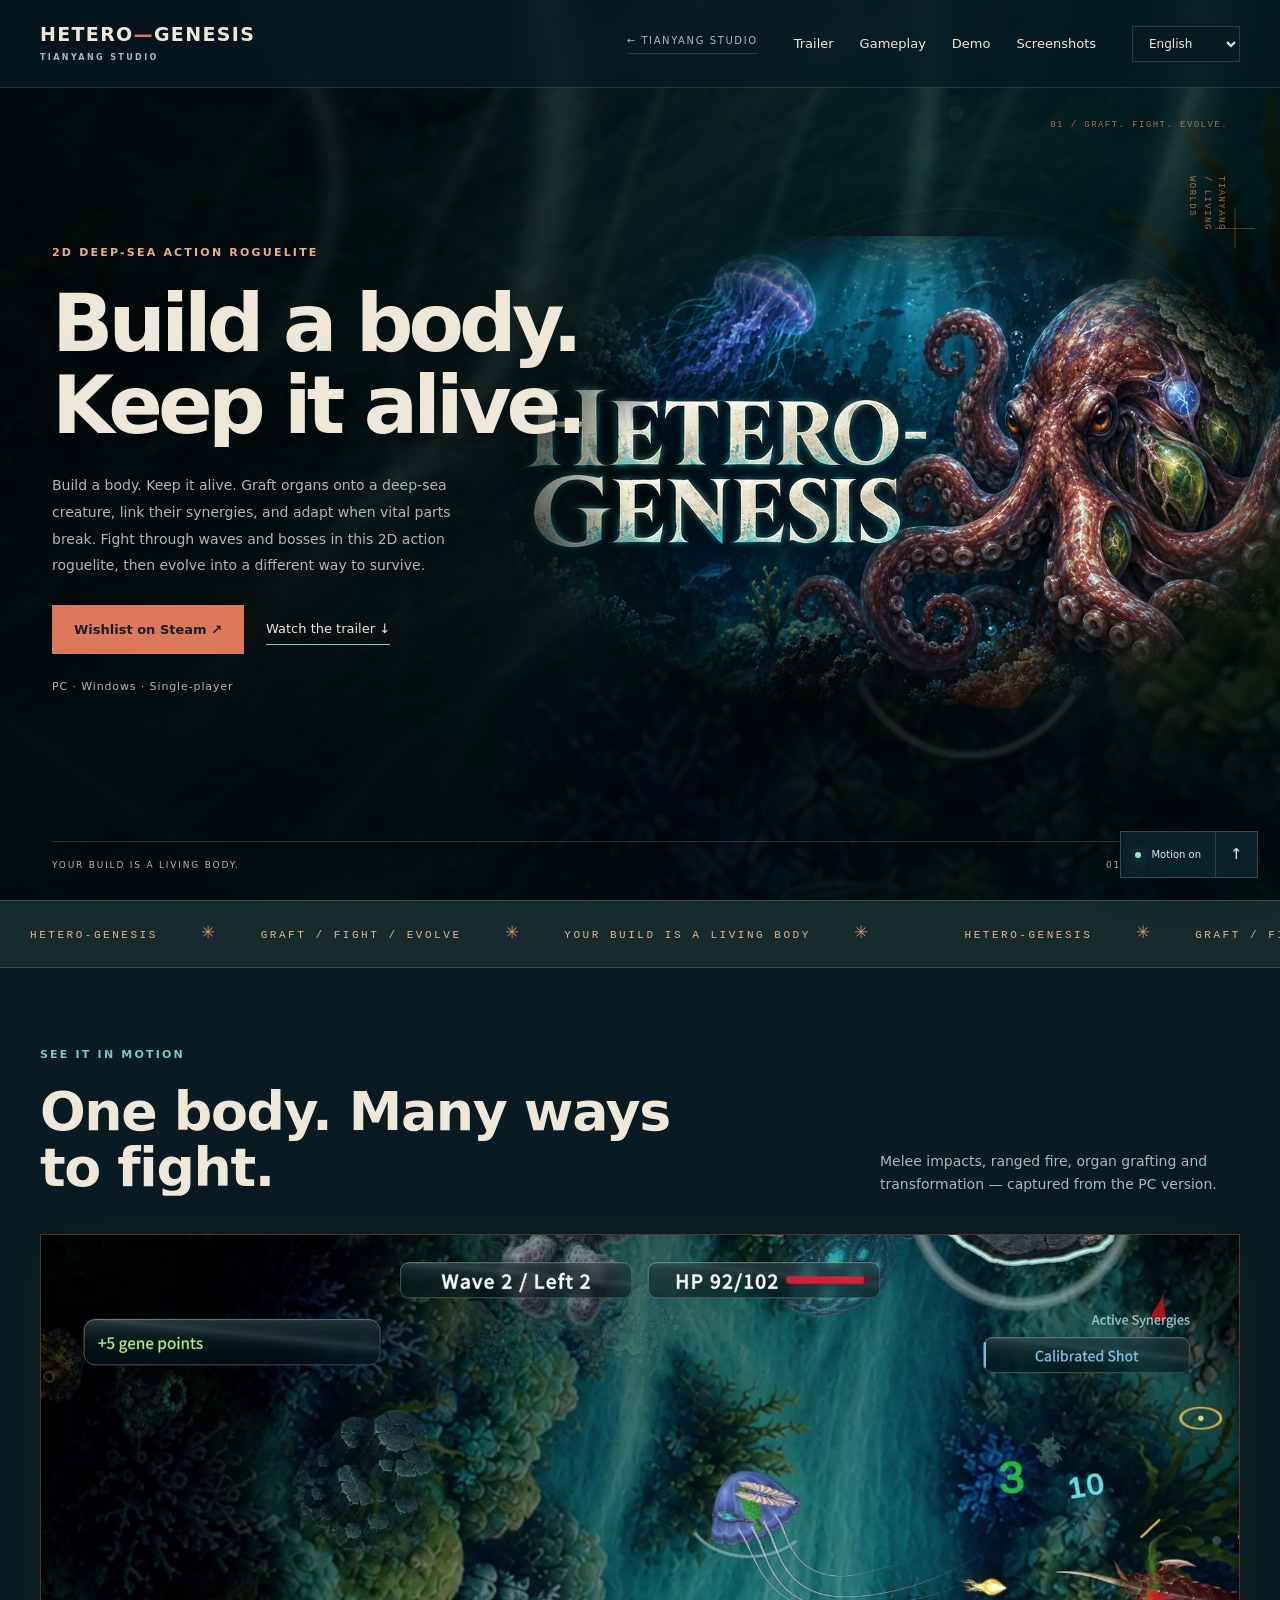
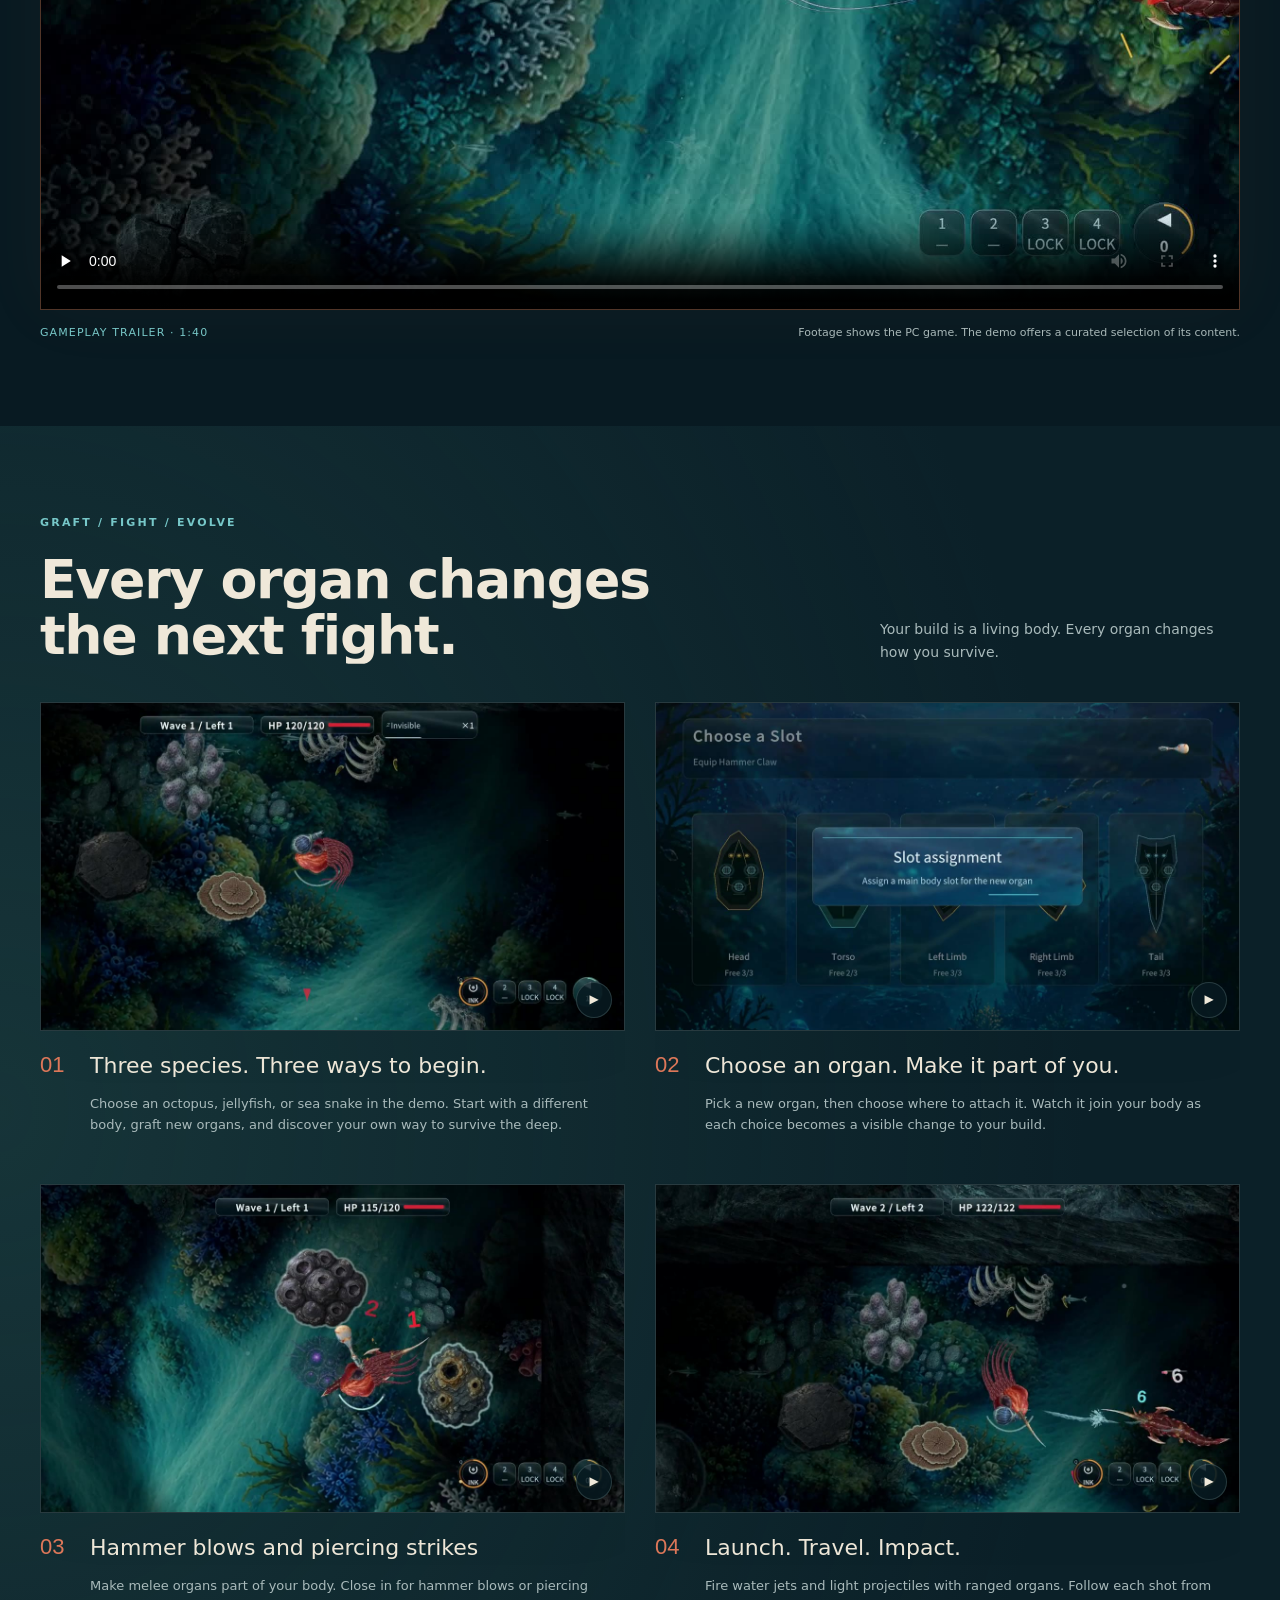
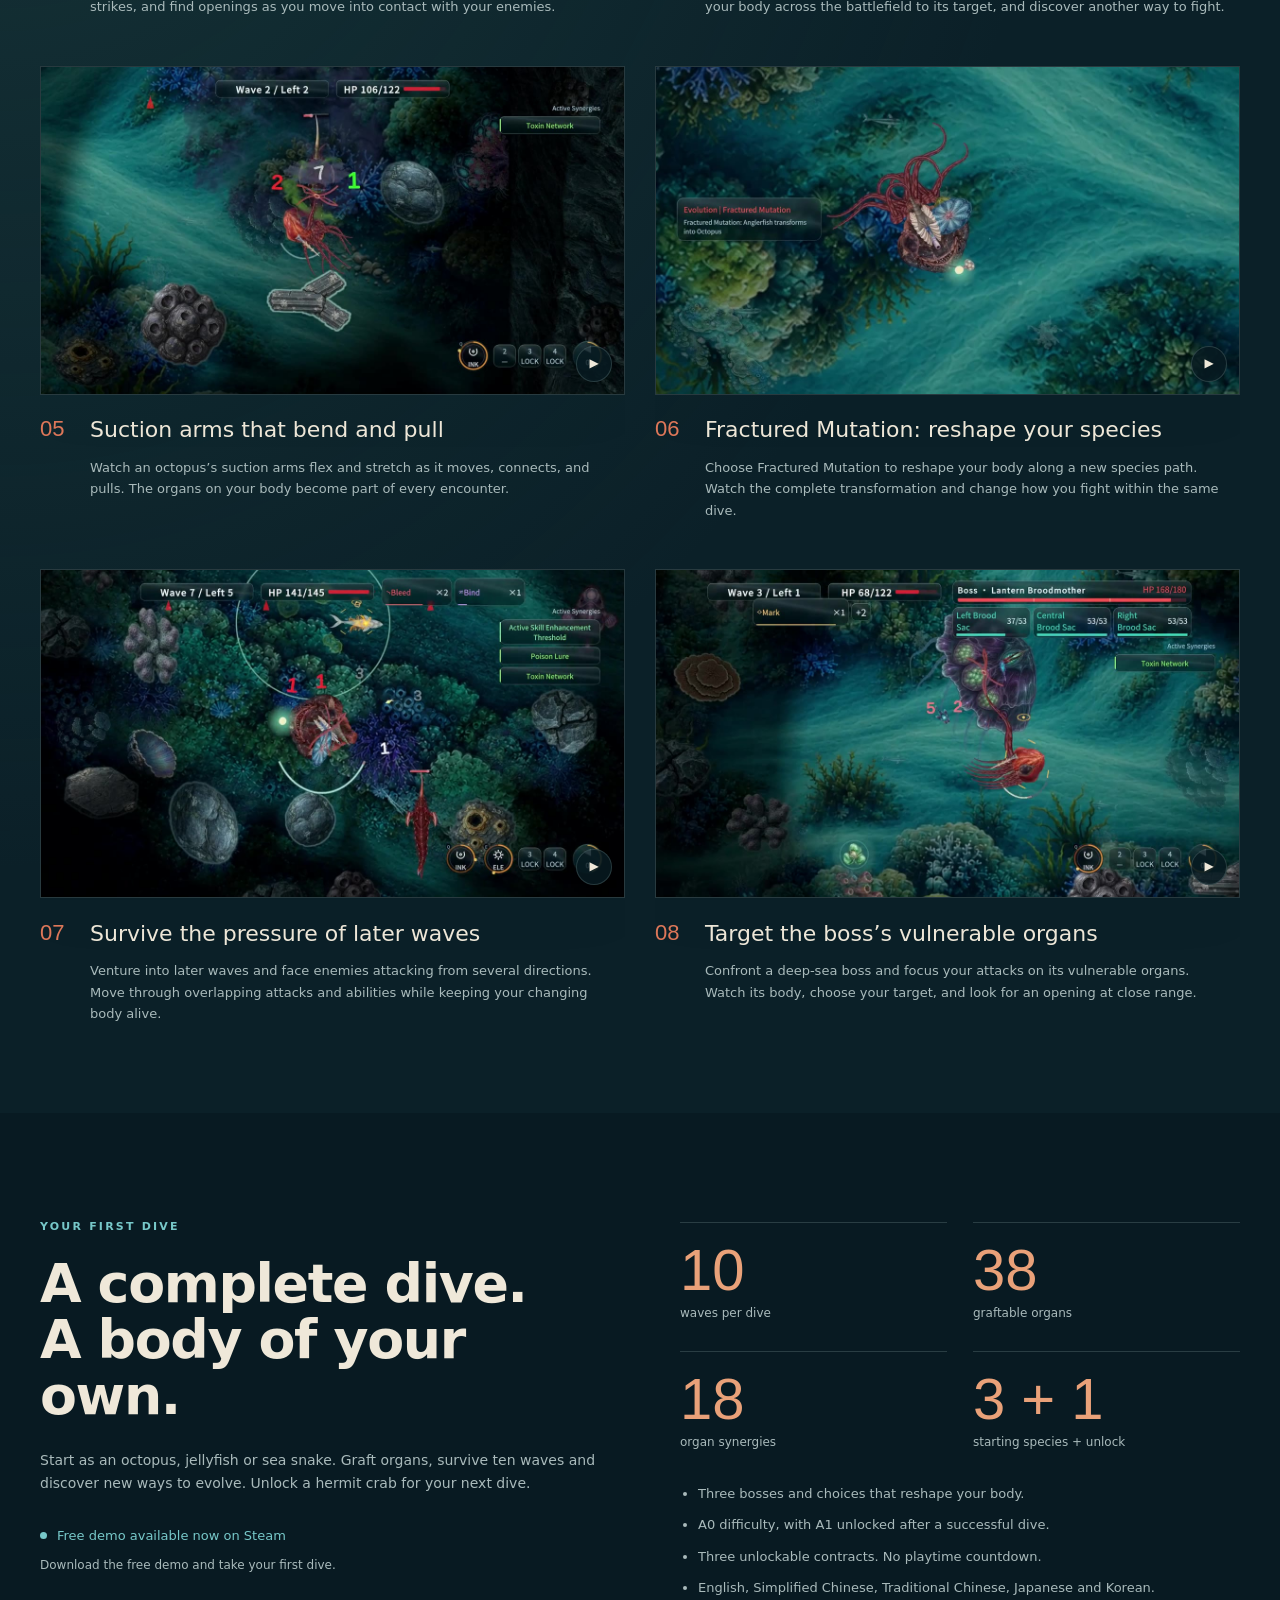
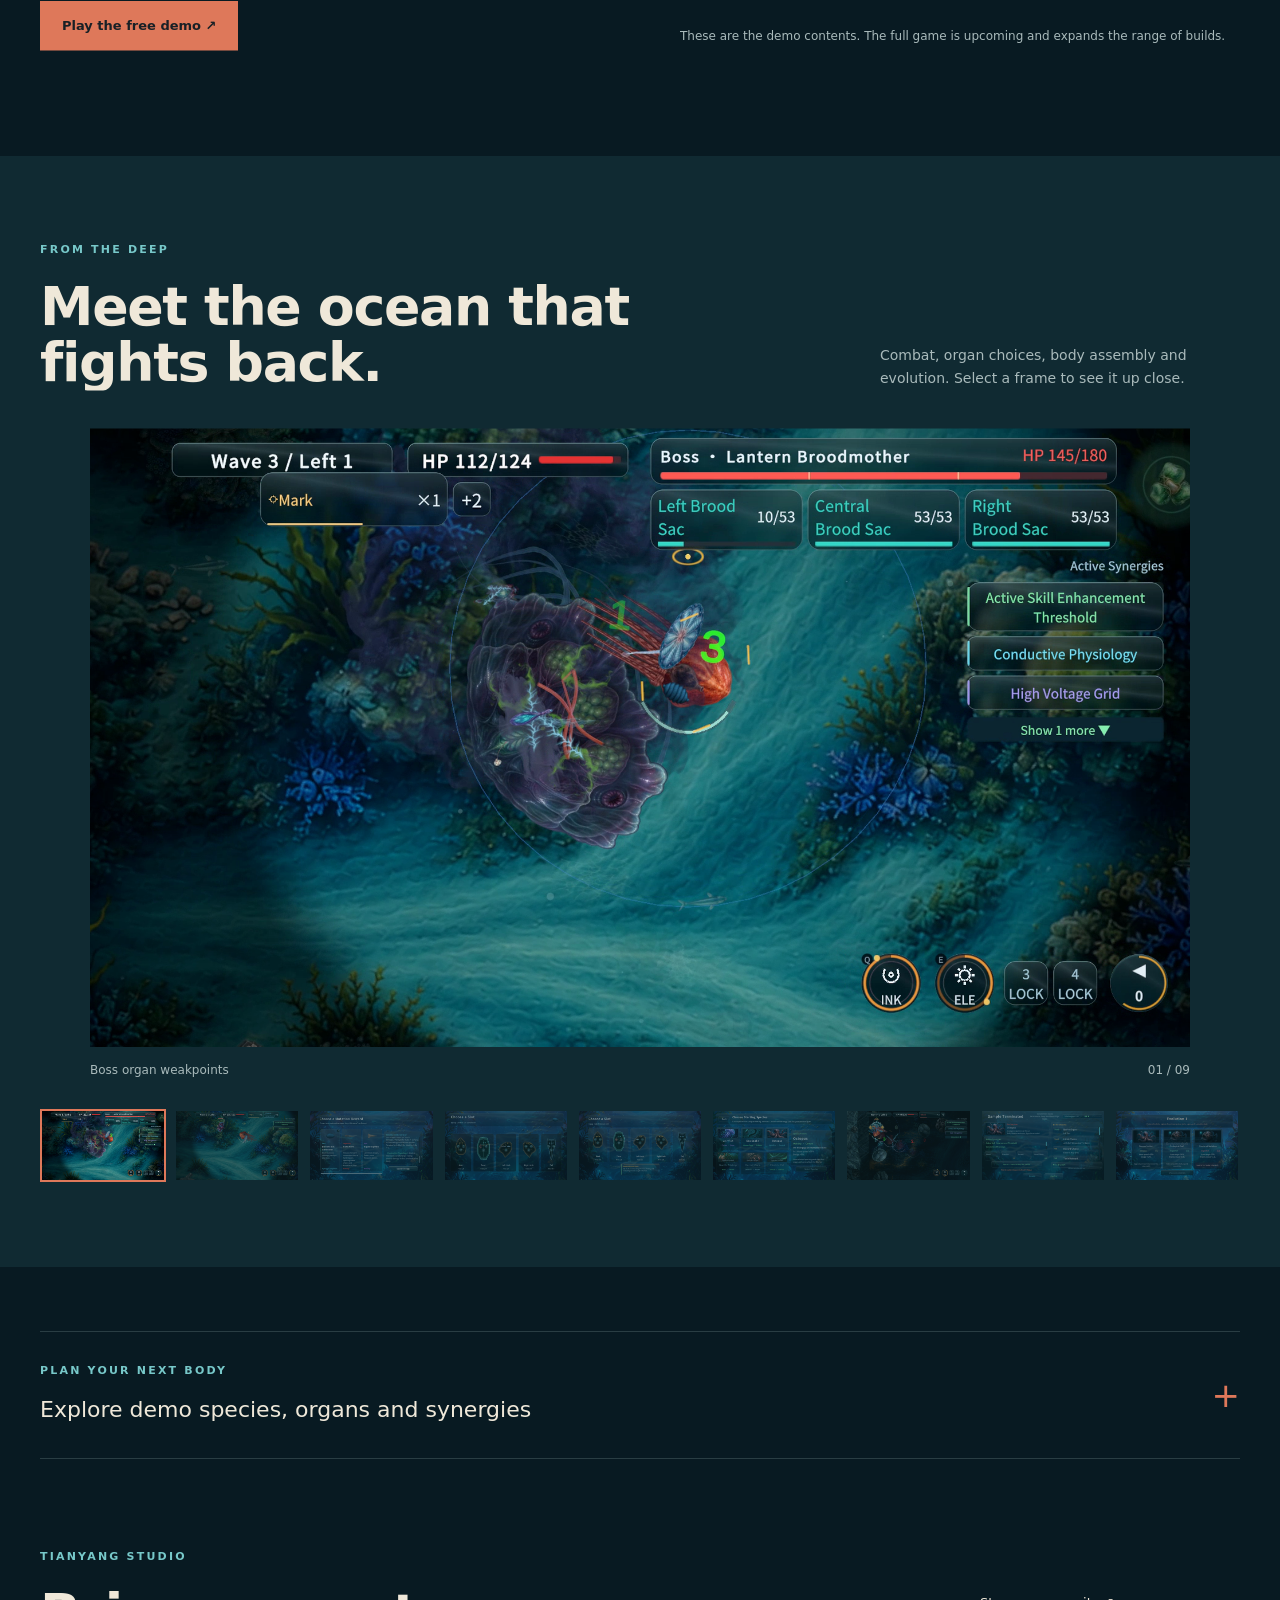
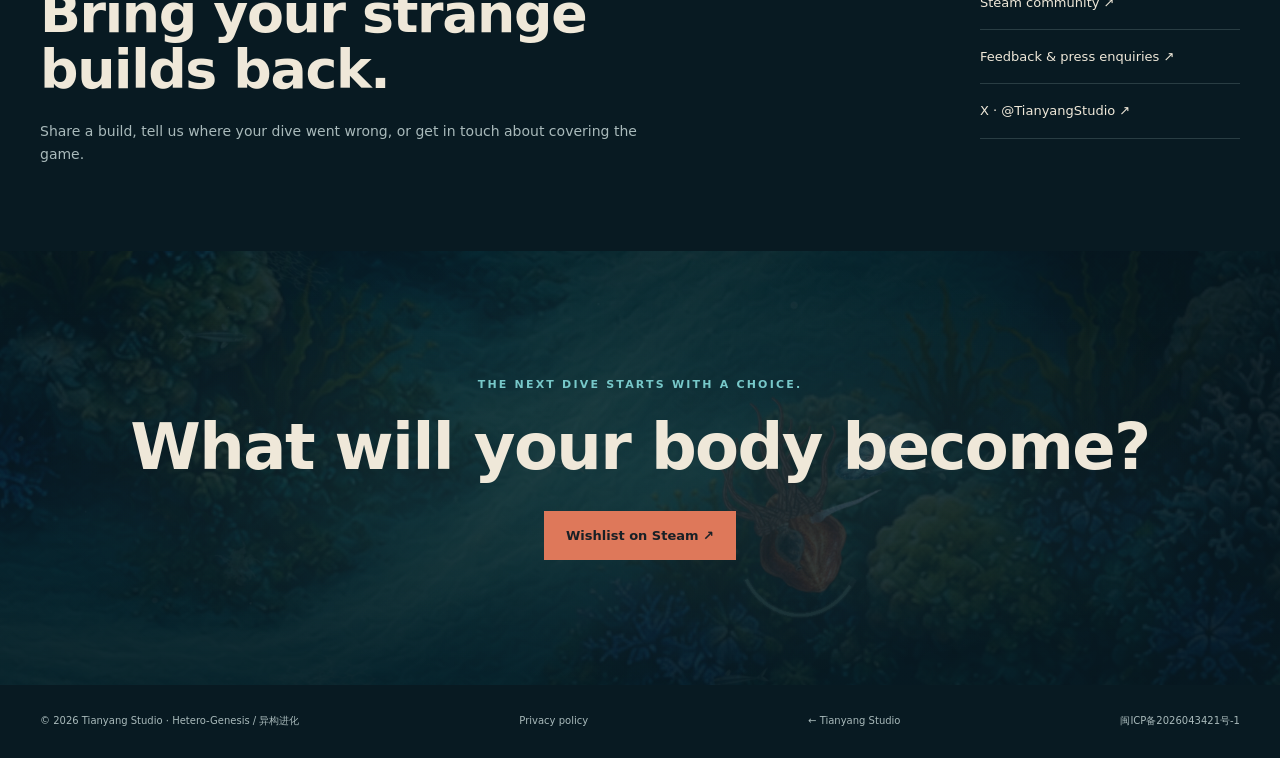
==== commit a70e1368: "Use canonical privacy URL in studio and game footers" ====
--- a/hetero-genesis.html
+++ b/hetero-genesis.html
@@ -19,4 +19,4 @@
 <section class="atlas-section wrap" id="atlas"><details id="atlasDisclosure"><summary><span><span class="eyebrow" data-text="atlasKicker">PLAN YOUR NEXT BODY</span><span class="details-title" data-text="atlasTitle">Explore demo species, organs and synergies</span></span><span class="plus" aria-hidden="true">+</span></summary><div class="atlas-content"><p class="subtle" data-text="atlasNote">A selection of demo builds. Descriptions are a guide; balance may change during development.</p><div class="atlas-controls"><label><span class="sr-only" data-text="category">Category</span><select id="atlasCategory"><option value="species" data-text="atlasSpecies">Species</option><option value="organs" data-text="atlasOrgans">Organs</option><option value="synergies" data-text="atlasSynergies">Synergies</option></select></label><label class="search"><span class="sr-only" data-text="search">Search</span><input id="atlasSearch" type="search" placeholder="Search" aria-label="Search atlas"></label><span id="atlasCount" class="subtle" aria-live="polite"></span></div><div class="atlas-layout"><div id="atlasList" class="atlas-list"></div><article id="atlasDetail" class="atlas-detail"></article></div></div></details></section>
 <section class="contact-section wrap" id="contact"><div><p class="eyebrow">TIANYANG STUDIO</p><h2 data-text="contactTitle">Bring your strange builds back.</h2><p data-text="contactDescription">Share a build, tell us where your dive went wrong, or get in touch about covering the game.</p></div><div class="contact-links"><a href="https://steamcommunity.com/app/5014650/discussions/" target="_blank" rel="noopener" data-text="community">Steam community ↗</a><a href="mailto:qianxi36355@gmail.com" data-text="email">Feedback & press enquiries ↗</a><a href="https://x.com/TianyangStudio" target="_blank" rel="noopener">X · @TianyangStudio ↗</a></div></section>
 <section class="final-cta"><div class="wrap"><p class="eyebrow" data-text="finalKicker">THE NEXT DIVE STARTS WITH A CHOICE.</p><h2 data-text="finalTitle">What will your body become?</h2><a class="button" data-steam="footer" href="https://store.steampowered.com/app/5014650/" target="_blank" rel="noopener" data-text="wishlist">Wishlist on Steam ↗</a></div></section>
-</main><footer class="wrap"><span>© 2026 Tianyang Studio · Hetero-Genesis / 异构进化</span><a href="/privacy/" target="_blank" rel="noopener" data-text="privacy">Privacy policy</a><a href="./">← Tianyang Studio</a><a href="https://beian.miit.gov.cn/" target="_blank" rel="noopener">闽ICP备2026043421号-1</a></footer><dialog id="lightbox"><button id="lightboxClose" class="close" type="button" aria-label="Close">×</button><img id="lightboxImage" alt=""><p id="lightboxCaption"></p></dialog><p id="loadError" class="load-error" hidden role="status">Some content could not load. Please refresh, or visit our Steam page.</p><noscript><div class="wrap"><p>Watch Hetero-Genesis on <a href="https://store.steampowered.com/app/5014650/">Steam</a>. Enable JavaScript to switch languages and explore gameplay clips.</p></div></noscript></body></html>
+</main><footer class="wrap"><span>© 2026 Tianyang Studio · Hetero-Genesis / 异构进化</span><a href="https://tianyangstudio.cn/privacy/" target="_blank" rel="noopener" data-text="privacy">Privacy policy</a><a href="./">← Tianyang Studio</a><a href="https://beian.miit.gov.cn/" target="_blank" rel="noopener">闽ICP备2026043421号-1</a></footer><dialog id="lightbox"><button id="lightboxClose" class="close" type="button" aria-label="Close">×</button><img id="lightboxImage" alt=""><p id="lightboxCaption"></p></dialog><p id="loadError" class="load-error" hidden role="status">Some content could not load. Please refresh, or visit our Steam page.</p><noscript><div class="wrap"><p>Watch Hetero-Genesis on <a href="https://store.steampowered.com/app/5014650/">Steam</a>. Enable JavaScript to switch languages and explore gameplay clips.</p></div></noscript></body></html>
--- a/assets/motion.css
+++ b/assets/motion.css
@@ -15,7 +15,7 @@
 /* A generative specimen, drawn locally rather than downloaded as a video. */
 .fx-specimen{position:relative;min-height:430px;margin-top:35px;overflow:hidden;background:radial-gradient(ellipse at 50% 40%,#42665d3d,transparent 65%);border:1px solid #b3dfc52b}.fx-specimen canvas{display:block;width:100%;height:360px;touch-action:pan-y}.fx-specimen::before,.fx-specimen::after{content:"+";position:absolute;top:14px;left:16px;font:16px monospace;color:#b8d3c3;pointer-events:none}.fx-specimen::after{left:auto;right:16px}.fx-specimen-footer{display:flex;align-items:center;justify-content:space-between;gap:18px;padding:14px 18px;border-top:1px solid #b3dfc525;font:9px/1.5 ui-monospace,monospace;letter-spacing:.14em;color:#a7c5bb}.fx-specimen-controls{display:flex;gap:6px}.fx-specimen-controls button{padding:7px 12px;background:none;border:1px solid #b5d6ca40;color:#b5d6ca;font:10px system-ui;cursor:pointer}.fx-specimen-controls button[aria-pressed=true]{background:#b1ddce;color:#113329;border-color:#b1ddce}.fx-specimen-controls button:focus-visible{outline:2px solid #ecb485;outline-offset:3px}
 /* Hetero-Genesis: a dark, cinematic combat page. */
-body[data-world=hg1] header{position:absolute;inset:0 0 auto;background:#061b24b8;backdrop-filter:blur(12px);z-index:20;border-color:#d6e7df25}body[data-world=hg1] .studio-link{font-size:10px;letter-spacing:.1em;white-space:nowrap}body[data-world=hg1] .hero{max-width:none;min-height:850px;height:100svh;max-height:1100px;grid-template-columns:49% 51%;padding:150px 52px 110px;background:linear-gradient(90deg,#061820fa 5%,#071d25c7 45%,#06182044),url('v3/library_hero_3840x1240.jpg') center/cover}body[data-world=hg1] .hero-copy{position:relative;z-index:5}body[data-world=hg1] .hero h1{font-size:clamp(65px,7.2vw,116px);line-height:1.02;letter-spacing:-.06em;max-width:740px;text-shadow:0 7px 40px #02101788}body[data-world=hg1] .hero-description{max-width:440px;line-height:1.9;font-size:14px}body[data-world=hg1] .hero-art{z-index:3;margin-left:-30px;transform:translate(calc(var(--fx-px)*-14px),calc(var(--fx-py)*-10px));filter:drop-shadow(0 35px 60px #00000050)}body[data-world=hg1] .hero-art img{box-shadow:none;mask-image:radial-gradient(ellipse at center,black 50%,transparent 75%);transform:scale(1.3)}body[data-world=hg1] .hero-bottom{z-index:5;left:52px;right:52px;bottom:27px}body[data-world=hg1] .hero .eyebrow{color:#ecad86}body[data-world=hg1] .fx-rings{inset:6% -7% 6% 43%;opacity:.7}body[data-world=hg1] .fx-ticker{background:#172b2c;color:#e2b390}body[data-world=hg1] .trailer-frame{position:relative;border:1px solid #d68c6c60;box-shadow:0 0 65px #c36f3a0d}body[data-world=hg1] .features-section{background:radial-gradient(ellipse at 0% 30%,#234b4b77,transparent 60%),#0b2028}body[data-world=hg1] .demo-numbers strong{font-variant-numeric:tabular-nums;color:#e9a179}body[data-world=hg1] .feature-media::after{content:"";position:absolute;inset:0;pointer-events:none;box-shadow:inset 0 0 25px #02151b50}body[data-world=hg1] .final-cta{position:relative;padding:125px 0}body[data-world=hg1] .final-cta::before{content:"";position:absolute;inset:0;background:radial-gradient(ellipse at center,#81cbb51a,transparent 70%);animation:fx-breathe 8s ease-in-out infinite}body[data-world=hg1] .final-cta>.wrap{position:relative}
+body[data-world=hg1] header{position:absolute;inset:0 0 auto;background:#061b24b8;backdrop-filter:blur(12px);z-index:20;border-color:#d6e7df25}body[data-world=hg1] .studio-link{font-size:10px;letter-spacing:.1em;white-space:nowrap}body[data-world=hg1] .hero{max-width:none;min-height:850px;height:100svh;max-height:1100px;grid-template-columns:49% 51%;padding:150px 52px 110px;background:linear-gradient(90deg,#061820fa 5%,#071d25c7 45%,#06182044),url('v3/library_hero_3840x1240.jpg') center/cover}body[data-world=hg1] .hero-copy{position:relative;z-index:5}body[data-world=hg1] .hero h1{font-size:clamp(60px,6.3vw,108px);line-height:1.02;letter-spacing:-.06em;max-width:740px;text-shadow:0 7px 40px #02101788}body[data-world=hg1] .hero-description{max-width:440px;line-height:1.9;font-size:14px}body[data-world=hg1] .hero-art{z-index:3;margin-left:-30px;transform:translate(calc(var(--fx-px)*-14px),calc(var(--fx-py)*-10px));filter:drop-shadow(0 35px 60px #00000050)}body[data-world=hg1] .hero-art img{box-shadow:none;mask-image:radial-gradient(ellipse at center,black 50%,transparent 75%);transform:scale(1.3)}body[data-world=hg1] .hero-bottom{z-index:5;left:52px;right:52px;bottom:27px}body[data-world=hg1] .hero .eyebrow{color:#ecad86}body[data-world=hg1] .fx-rings{inset:6% -7% 6% 43%;opacity:.7}body[data-world=hg1] .fx-ticker{background:#172b2c;color:#e2b390}body[data-world=hg1] .trailer-frame{position:relative;border:1px solid #d68c6c60;box-shadow:0 0 65px #c36f3a0d}body[data-world=hg1] .features-section{background:radial-gradient(ellipse at 0% 30%,#234b4b77,transparent 60%),#0b2028}body[data-world=hg1] .demo-numbers strong{font-variant-numeric:tabular-nums;color:#e9a179}body[data-world=hg1] .feature-media::after{content:"";position:absolute;inset:0;pointer-events:none;box-shadow:inset 0 0 25px #02151b50}body[data-world=hg1] .final-cta{position:relative;padding:125px 0}body[data-world=hg1] .final-cta::before{content:"";position:absolute;inset:0;background:radial-gradient(ellipse at center,#81cbb51a,transparent 70%);animation:fx-breathe 8s ease-in-out infinite}body[data-world=hg1] .final-cta>.wrap{position:relative}
 /* Hetero-Genesis 2: an illuminated living blueprint over the real ocean. */
 .portal-detail[data-world=hg2] .masthead{position:absolute;inset:0 0 auto;z-index:20;background:#071e26b0;backdrop-filter:blur(12px)}.portal-detail[data-world=hg2] main>.wrap:first-child{width:100%;max-width:none}.portal-detail[data-world=hg2] .game-hero{position:relative;min-height:850px;padding:210px 52px 150px;overflow:hidden;color:#f2f0df}.portal-detail[data-world=hg2] .game-hero-image{position:absolute;inset:0;z-index:-2;border:0;margin:0}.portal-detail[data-world=hg2] .game-hero-image img{height:100%;width:100%;object-fit:cover;object-position:65% 50%;filter:saturate(.65);transform:scale(1.08) translateY(calc(var(--fx-depth)*50px));will-change:transform}.portal-detail[data-world=hg2] .game-hero::before{content:"";position:absolute;inset:0;z-index:0;background:linear-gradient(90deg,#051c25ed,#051c25a8 54%,#051c2544),linear-gradient(0deg,#081d23,transparent 40%)}.portal-detail[data-world=hg2] .game-title-row{position:relative;z-index:4;max-width:1340px;margin:auto;display:block}.portal-detail[data-world=hg2] .game-title-row h1{font-size:clamp(50px,5.5vw,88px);max-width:950px;line-height:1.15;letter-spacing:-.055em}.portal-detail[data-world=hg2] .game-title-row .latin{font-size:12px;letter-spacing:.18em;color:#c4e0d2;margin-top:30px}.portal-detail[data-world=hg2] .game-brand{color:#a6c7c5;margin-bottom:30px}.portal-detail[data-world=hg2] .game-status{position:relative;margin-top:35px;color:#b3e7d3;border-color:#94d2c34d;background:#174c4a55;padding:9px 15px}.portal-detail[data-world=hg2] .game-hero .lede{position:relative;z-index:4;max-width:470px;margin:25px max(0px,calc((100vw - 1444px)/2)) 0;font-size:14px;color:#b6c9c4;line-height:1.95}.portal-detail[data-world=hg2] .game-hero-image figcaption{position:absolute;bottom:30px;left:52px;right:52px;border:0;z-index:5;padding:0;color:#adcbc4}.portal-detail[data-world=hg2] .fx-coordinates{top:128px}.portal-detail[data-world=hg2] .fx-rings{inset:13% 0 12% 48%}.portal-detail[data-world=hg2] .fx-ticker{background:#153837}.portal-detail[data-world=hg2] .about-game{background:radial-gradient(ellipse at 0% 100%,#386f6022,transparent 65%)}.portal-detail[data-world=hg2] .gallery-zoom{position:relative;overflow:hidden}.portal-detail[data-world=hg2] .milestones li{position:relative}.portal-detail[data-world=hg2] .milestones li::before{content:"";position:absolute;left:-1px;top:0;width:2px;height:100%;background:linear-gradient(#c97f52,transparent);transform:scaleY(0);transform-origin:top;transition:transform 1.1s var(--fx-ease)}.portal-detail[data-world=hg2] .milestones li.fx-in::before{transform:scaleY(1)}.portal-detail[data-world=hg2] .fx-specimen{min-height:440px;margin:36px 0 0}.portal-detail[data-world=hg2] .fx-specimen canvas{height:380px}
 @keyframes fx-title{from{opacity:0;translate:0 36px;clip-path:inset(0 0 100% 0)}to{opacity:1;translate:0 0;clip-path:inset(0)}}@keyframes fx-rays{from{transform:rotate(-6deg) scale(1.1);opacity:.55}to{transform:rotate(5deg) scale(1.18);opacity:1}}@keyframes fx-orbit{from{rotate:0deg}to{rotate:360deg}}@keyframes fx-chroma{to{background-position:100% 0}}@keyframes fx-ticker{to{transform:translateX(-50%)}}@keyframes fx-breathe{50%{opacity:.25;transform:scale(.94)}}
